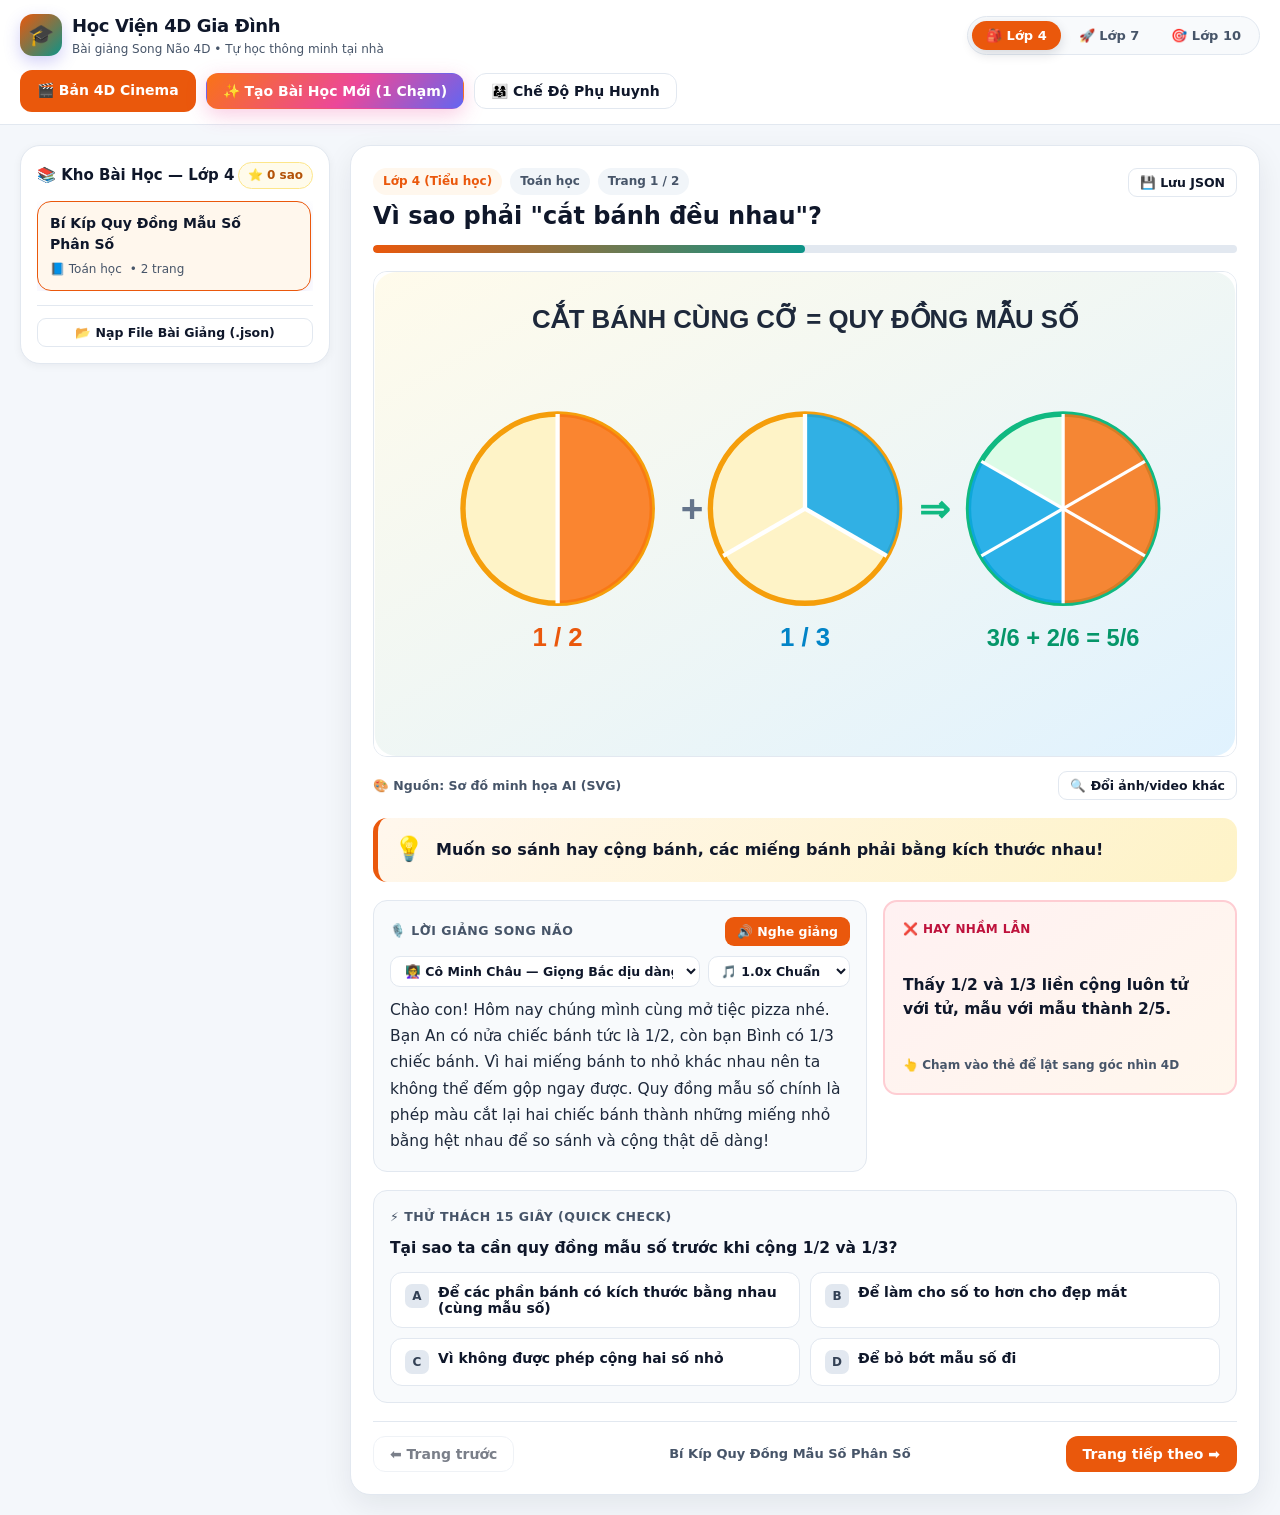
==== index.html @ cf6afda8 "Phat hanh ung dung Hoc Vien 4D Gia Dinh v1.0" ====
<!DOCTYPE html>
<html lang="vi">
<head>
  <meta charset="UTF-8" />
  <meta name="viewport" content="width=device-width, initial-scale=1.0" />
  <meta name="referrer" content="origin" />
  <title>Học Viện 4D Gia Đình — Xưởng Bài Giảng 4D Song Não 1 Chạm</title>
  <link rel="stylesheet" href="./css/styles.css" />
</head>
<body data-grade="4">
  <!-- ==================== THANH CÔNG CỤ CHÍNH ==================== -->
  <header class="topbar">
    <div class="brand">
      <div class="brand-logo" aria-hidden="true">🎓</div>
      <div>
        <h1 class="brand-title">Học Viện 4D Gia Đình</h1>
        <p class="brand-sub">Bài giảng Song Não 4D • Tự học thông minh tại nhà</p>
      </div>
    </div>

    <nav class="profile-switcher" aria-label="Chọn hồ sơ học sinh">
      <button type="button" class="profile-tab active" data-profile-grade="4">🎒 Lớp 4</button>
      <button type="button" class="profile-tab" data-profile-grade="7">🚀 Lớp 7</button>
      <button type="button" class="profile-tab" data-profile-grade="10">🎯 Lớp 10</button>
    </nav>

    <div class="topbar-actions">
      <a href="./cinema4d.html" class="btn btn-primary" title="Mở phiên bản Rạp Chiếu 4D Cinema Gia Đình (Có Bảng Vẽ, 432Hz, Gia Sư AI & Nhật Ký 4D)">
        🎬 Bản 4D Cinema
      </a>
      <button type="button" id="btnOpenFactoryMain" class="btn btn-hero">
        ✨ Tạo Bài Học Mới (1 Chạm)
      </button>
      <button type="button" id="btnOpenParentMode" class="btn btn-secondary">
        👨‍👩‍👧 Chế Độ Phụ Huynh
      </button>
    </div>
  </header>

  <!-- ==================== KHÔNG GIAN HỌC TẬP CHÍNH ==================== -->
  <main class="app-shell">
    <!-- Danh sách bài học theo hồ sơ con -->
    <aside class="sidebar">
      <div class="sidebar-header">
        <h2 class="sidebar-title" id="sidebarProfileTitle">📚 Kho Bài Học — Lớp 4</h2>
        <span class="star-badge" id="profileStarsBadge">⭐ 0 sao</span>
      </div>

      <div id="lessonList" class="lesson-list"></div>

      <div class="sidebar-footer">
        <button type="button" id="btnImportJson" class="btn btn-secondary btn-sm">
          📂 Nạp File Bài Giảng (.json)
        </button>
        <input type="file" id="importJsonInput" accept=".json,application/json" class="hidden" />
      </div>
    </aside>

    <!-- Trình phát bài giảng 4D -->
    <section class="stage-card" id="lessonStage" aria-live="polite">
      <div class="stage-top">
        <div>
          <div class="lesson-badges">
            <span class="pill" id="stageGradeBadge">Lớp 4</span>
            <span class="pill pill-neutral" id="stageSubjectBadge">Toán học</span>
            <span class="pill pill-neutral" id="stagePageBadge">Trang 1 / 2</span>
          </div>
          <h2 class="slide-heading" id="slideHeading">Đang tải bài giảng...</h2>
        </div>

        <div class="inline-row">
          <button type="button" id="btnDownloadCurrentJson" class="btn btn-secondary btn-sm" title="Lưu bài giảng hiện tại thành file JSON">
            💾 Lưu JSON
          </button>
        </div>
      </div>

      <div class="slide-progress-bar" aria-hidden="true">
        <div class="slide-progress-fill" id="slideProgressFill" style="width: 50%"></div>
      </div>

      <!-- Khung Media 16:9 (YouTube / Ảnh / SVG Zero-Empty-Slide) -->
      <div class="media-wrapper" id="slideMediaFrame"></div>

      <div class="media-bar">
        <span class="media-source-tag" id="slideMediaSource">🎨 Nguồn: Sơ đồ minh họa AI (SVG)</span>
        <div class="inline-row">
          <a id="btnOpenYoutubeExternal" class="btn btn-secondary btn-sm hidden" href="#" target="_blank" rel="noopener noreferrer">
            ▶ Mở trên YouTube
          </a>
          <button type="button" id="btnQuickNextVideo" class="btn btn-secondary btn-sm hidden">
            🔄 Đổi video khác
          </button>
          <button type="button" id="btnChangeSlideMedia" class="btn btn-secondary btn-sm">
            🔍 Đổi ảnh/video khác
          </button>
        </div>
      </div>

      <!-- Thông điệp trái tim -->
      <div class="heart-banner">
        <span class="heart-icon" aria-hidden="true">💡</span>
        <p class="heart-text" id="slideHeartMessage"></p>
      </div>

      <!-- Khu vực Song Não: Lời giảng giọng đọc + Thẻ lật 3D -->
      <div class="dual-brain-grid">
        <div class="panel-box">
          <div class="panel-label">
            <span>🎙️ Lời Giảng Song Não</span>
            <div class="tts-controls">
              <button type="button" id="btnSpeakScript" class="btn btn-primary btn-sm">🔊 Nghe giảng</button>
              <button type="button" id="btnStopSpeak" class="btn btn-secondary btn-sm hidden">⏹️ Dừng</button>
            </div>
          </div>

          <!-- Thanh chọn giọng giảng Việt Nam truyền cảm -->
          <div class="voice-toolbar">
            <select id="voicePersonaSelect" class="voice-select" aria-label="Chọn giọng giảng bài tiếng Việt"></select>
            <select id="voiceRateSelect" class="voice-rate-select" aria-label="Tốc độ đọc">
              <option value="0.88">🐢 0.88x Chậm</option>
              <option value="1" selected>🎵 1.0x Chuẩn</option>
              <option value="1.12">⚡ 1.12x Nhanh</option>
            </select>
          </div>
          <div id="voiceStatusNote" class="voice-status-note hidden"></div>

          <p class="script-text" id="slideScript"></p>
        </div>

        <div class="flip-scene" id="flipCardScene" tabindex="0" role="button" aria-label="Bấm để lật thẻ tư duy 3D">
          <div class="flip-card" id="flipCardInner">
            <div class="flip-face flip-front">
              <span class="flip-tag" id="flipFrontLabel">❌ Hay nhầm lẫn</span>
              <div class="flip-body" id="flipBeforeText"></div>
              <span class="flip-hint">👆 Chạm vào thẻ để lật sang góc nhìn 4D</span>
            </div>
            <div class="flip-face flip-back">
              <span class="flip-tag" id="flipBackLabel">✨ À ha! Hóa ra là thế!</span>
              <div class="flip-body" id="flipAfterText"></div>
              <span class="flip-hint">🔄 Chạm lần nữa để xem lại</span>
            </div>
          </div>
        </div>
      </div>

      <!-- Trắc nghiệm kiểm tra nhanh -->
      <div class="quiz-box">
        <div class="panel-label">
          <span>⚡ Thử Thách 15 Giây (Quick Check)</span>
        </div>
        <p class="quiz-question" id="quizQuestion"></p>
        <div class="quiz-options" id="quizOptions"></div>
        <div class="quiz-feedback hidden" id="quizFeedback"></div>
      </div>

      <!-- Thanh điều hướng trang -->
      <div class="stage-nav">
        <button type="button" id="btnPrevSlide" class="btn btn-secondary">⬅️ Trang trước</button>
        <span id="stageLessonTitleSmall" style="font-size: 13px; font-weight: 700; color: var(--text-muted);"></span>
        <button type="button" id="btnNextSlide" class="btn btn-primary">Trang tiếp theo ➡️</button>
      </div>
    </section>
  </main>

  <!-- ==================== MODAL 1: XƯỞNG TẠO BÀI GIẢNG 4D (1 CHẠM) ==================== -->
  <div id="factoryModal" class="modal-backdrop hidden" role="dialog" aria-modal="true" aria-labelledby="factoryModalTitle">
    <div class="modal-dialog">
      <div class="modal-header">
        <h2 class="modal-title" id="factoryModalTitle">✨ Xưởng Tạo Bài Giảng 4D Tự Động (1 Chạm)</h2>
        <button type="button" class="modal-close" data-close-modal="factoryModal" aria-label="Đóng">✕</button>
      </div>

      <div class="modal-body">
        <!-- Phần nhập liệu chính (ẩn đi khi đang chạy tiến trình hoặc xem kết quả Bước 4) -->
        <div id="factoryInputView" style="display: flex; flex-direction: column; gap: 18px;">
          <!-- Khu vực 1: Chọn đối tượng học -->
          <div>
            <h3 class="section-heading">1️⃣ Chọn đối tượng học</h3>
            <div class="grade-cards" id="factoryGradeCards">
              <button type="button" class="grade-card selected" data-factory-grade="4">
                <div class="grade-card-emoji">🎒</div>
                <div class="grade-card-name">Lớp 4 (Tiểu học)</div>
                <div class="grade-card-desc">Vui tươi • Đề xuất 6 trang</div>
              </button>
              <button type="button" class="grade-card" data-factory-grade="7">
                <div class="grade-card-emoji">🚀</div>
                <div class="grade-card-name">Lớp 7 (THCS)</div>
                <div class="grade-card-desc">Logic thực tế • Đề xuất 8 trang</div>
              </button>
              <button type="button" class="grade-card" data-factory-grade="10">
                <div class="grade-card-emoji">🎯</div>
                <div class="grade-card-name">Lớp 10 (THPT)</div>
                <div class="grade-card-desc">Feynman & Hệ thống • 10 trang</div>
              </button>
            </div>
          </div>

          <!-- Khu vực 2: Hộp Nạp Dữ Liệu Đa Năng (Smart Dropzone) -->
          <div>
            <h3 class="section-heading">2️⃣ Hộp Nạp Dữ Liệu Đa Năng (Ảnh sách / Bìa sách / PDF / Chủ đề)</h3>
            <div id="smartDropzone" class="smart-dropzone">
              <div class="dropzone-icon" aria-hidden="true">📸📄✨</div>
              <p class="dropzone-title">
                Dán trực tiếp ảnh (<span class="paste-kbd">Ctrl + V</span>) hoặc Kéo thả tệp vào đây
              </p>
              <p class="dropzone-sub">
                Hỗ trợ nhiều ảnh (.jpg, .png, .webp — tự động nén gọn 1280px), tệp .pdf (&lt; 10MB), .txt / .md
              </p>

              <div class="dropzone-buttons">
                <button type="button" id="btnPickFiles" class="btn btn-secondary btn-sm">
                  📁 Chọn Ảnh / PDF / TXT
                </button>
                <button type="button" id="btnCaptureCamera" class="btn btn-secondary btn-sm">
                  📷 Chụp Trực Tiếp Trang Sách
                </button>
              </div>

              <!-- Input chọn nhiều tệp -->
              <input
                type="file"
                id="factoryFileInput"
                class="hidden"
                multiple
                accept="image/jpeg,image/png,image/webp,.pdf,.txt,.md"
              />
              <!-- Input chụp trực tiếp từ camera sau (điện thoại / máy tính bảng) -->
              <input
                type="file"
                id="factoryCameraInput"
                class="hidden"
                accept="image/*"
                capture="environment"
              />

              <!-- Danh sách xem trước ảnh đã nén & tài liệu -->
              <div id="attachmentsGrid" class="attachments-grid hidden"></div>
            </div>

            <div style="margin-top: 12px;">
              <label for="factoryTopicInput" class="section-heading" style="margin-bottom: 6px;">
                ✍️ Tên chủ đề hoặc ghi chú riêng của phụ huynh (tùy chọn nếu đã có ảnh/tệp)
              </label>
              <textarea
                id="factoryTopicInput"
                class="input-textarea"
                placeholder='Ví dụ: "Quy đồng mẫu số phân số — Con hay nhầm phần nhân tử số, giải thích thật dễ hiểu bằng ví dụ chia bánh"'
              ></textarea>
            </div>

            <div class="factory-controls-row" style="margin-top: 12px;">
              <div class="slide-count-picker">
                <span style="font-size: 13.5px; font-weight: 800;">📑 Số trang bài giảng:</span>
                <div class="count-pills" id="slideCountPills">
                  <button type="button" class="count-pill" data-slide-count="4">4</button>
                  <button type="button" class="count-pill active" data-slide-count="6">6</button>
                  <button type="button" class="count-pill" data-slide-count="8">8</button>
                  <button type="button" class="count-pill" data-slide-count="10">10</button>
                  <button type="button" class="count-pill" data-slide-count="12">12</button>
                </div>
              </div>

              <label class="toggle-label">
                <span class="toggle-switch">
                  <input type="checkbox" id="factoryAutoMediaToggle" checked />
                  <span class="toggle-slider"></span>
                </span>
                <span>Tự động tìm ảnh &amp; video minh họa</span>
              </label>
            </div>
          </div>

          <!-- Cảnh báo lỗi đặt ngay sát nút Khởi Tạo để phụ huynh nhìn thấy lập tức -->
          <div id="factoryErrorBox" class="alert-box alert-error hidden"></div>

          <!-- Khu vực 3: Nút hành động chính -->
          <div style="display: flex; align-items: center; justify-content: space-between; gap: 12px; flex-wrap: wrap;">
            <span id="factoryApiStatusHint" style="font-size: 12.5px; color: var(--text-muted); font-weight: 600;"></span>
            <button type="button" id="btnStartGenerate" class="btn btn-hero btn-lg">
              🚀 Khởi Tạo Bài Giảng 4D
            </button>
          </div>
        </div>

        <!-- Thanh tiến trình 4 bước trực quan -->
        <div id="factoryProgressPanel" class="progress-panel hidden">
          <div class="progress-bar-outer">
            <div class="progress-bar-inner" id="factoryProgressBar"></div>
          </div>
          <div class="steps-list">
            <div class="step-chip" data-step="1">1. Đọc dữ liệu</div>
            <div class="step-chip" data-step="2">2. AI biên soạn 4D</div>
            <div class="step-chip" data-step="3">3. Tìm Ảnh &amp; Video</div>
            <div class="step-chip" data-step="4">4. Hoàn tất!</div>
          </div>
          <p class="progress-live-msg" id="factoryProgressMsg">Đang chuẩn bị...</p>
        </div>

        <!-- Màn hình Bước 4: Xem nhanh danh sách slide + Đổi ảnh/video + Bắt đầu học -->
        <div id="factoryReviewView" class="hidden" style="display: flex; flex-direction: column; gap: 14px;">
          <div class="review-header">
            <div>
              <strong id="reviewLessonTitle" style="font-size: 16px;"></strong>
              <div id="reviewLessonMeta" style="font-size: 12.5px; color: #065f46; font-weight: 600;"></div>
            </div>
            <button type="button" id="btnBackToFactoryForm" class="btn btn-secondary btn-sm">
              ➕ Tạo bài khác
            </button>
          </div>

          <div id="reviewSlidesGrid" class="review-grid"></div>

          <div class="review-actions">
            <button type="button" id="btnDownloadDraftJson" class="btn btn-secondary">
              💾 Tải File JSON Sao Lưu
            </button>
            <button type="button" id="btnLaunchNewLesson" class="btn btn-success btn-lg">
              🎓 Bắt Đầu Học Ngay
            </button>
          </div>
        </div>
      </div>
    </div>
  </div>

  <!-- ==================== MODAL 2: CHẾ ĐỘ PHỤ HUYNH (CÀI ĐẶT API) ==================== -->
  <div id="parentModal" class="modal-backdrop hidden" role="dialog" aria-modal="true" aria-labelledby="parentModalTitle">
    <div class="modal-dialog modal-narrow">
      <div class="modal-header">
        <h2 class="modal-title" id="parentModalTitle">👨‍👩‍👧 Chế Độ Phụ Huynh &amp; Cài Đặt API</h2>
        <button type="button" class="modal-close" data-close-modal="parentModal" aria-label="Đóng">✕</button>
      </div>

      <div class="modal-body">
        <div class="alert-box alert-info" style="display: flex; align-items: center; justify-content: space-between; gap: 10px; flex-wrap: wrap;">
          <span>Tạo nhanh bài giảng mới từ ảnh chụp sách giáo khoa hoặc bìa sách:</span>
          <button type="button" id="btnOpenFactoryFromParent" class="btn btn-hero btn-sm">
            ✨ Tạo Bài Học Mới (1 Chạm)
          </button>
        </div>

        <form id="parentSettingsForm" style="display: flex; flex-direction: column; gap: 14px;">
          <div class="form-group">
            <label for="inputGeminiKey">🔑 Gemini API Key (Bắt buộc để AI tạo bài giảng)</label>
            <div class="inline-row">
              <input
                type="password"
                id="inputGeminiKey"
                class="input-field"
                placeholder="AIzaSy..."
                autocomplete="off"
              />
              <button type="button" class="btn btn-secondary btn-sm" data-toggle-secret="inputGeminiKey">👁️</button>
            </div>
            <span class="form-help">
              Khóa chỉ lưu cục bộ ngay trên trình duyệt máy gia đình (localStorage), không gửi tới máy chủ trung gian.
            </span>
          </div>

          <div class="form-group">
            <label for="selectGeminiModel">🤖 Model Gemini sử dụng</label>
            <select id="selectGeminiModel" class="input-field">
              <option value="gemini-2.5-flash">gemini-2.5-flash (Mặc định — Nhanh, chuẩn đa phương thức)</option>
              <option value="gemini-3.8-flash">gemini-3.8-flash (Thế hệ mới — Thông minh &amp; ổn định cao)</option>
              <option value="gemini-3.5-flash-lite">gemini-3.5-flash-lite (Siêu nhanh, tiết kiệm hạn mức)</option>
              <option value="gemini-2.5-pro">gemini-2.5-pro (Chuyên sâu — tự chuyển Flash nếu bận)</option>
              <option value="gemini-2.5-flash-lite">gemini-2.5-flash-lite (Gọn nhẹ)</option>
            </select>
            <div class="inline-row" style="margin-top: 4px;">
              <button type="button" id="btnTestGeminiApi" class="btn btn-secondary btn-sm">
                🧪 Kiểm tra kết nối API Key
              </button>
              <span id="apiTestResult" style="font-size: 12.5px; font-weight: 700;"></span>
            </div>
          </div>

          <hr style="border: 0; border-top: 1px solid var(--border); margin: 2px 0;" />

          <div class="form-group">
            <label for="inputYoutubeKey">📺 YouTube Data API Key (Tùy chọn — không bắt buộc)</label>
            <div class="inline-row">
              <input
                type="password"
                id="inputYoutubeKey"
                class="input-field"
                placeholder="Để trống nếu không cần tự tìm video YouTube"
                autocomplete="off"
              />
              <button type="button" class="btn btn-secondary btn-sm" data-toggle-secret="inputYoutubeKey">👁️</button>
            </div>
            <span class="form-help">
              Nếu có key, hệ thống tự tìm 3 video giáo dục an toàn (safeSearch=strict, nhúng trực tiếp) cho từng trang.
            </span>
          </div>

          <div class="form-group">
            <label for="inputPixabayKey">🖼️ Pixabay API Key (Tùy chọn — không bắt buộc)</label>
            <div class="inline-row">
              <input
                type="password"
                id="inputPixabayKey"
                class="input-field"
                placeholder="Để trống sẽ tự động dùng Wikimedia Commons miễn phí 100%"
                autocomplete="off"
              />
              <button type="button" class="btn btn-secondary btn-sm" data-toggle-secret="inputPixabayKey">👁️</button>
            </div>
            <span class="form-help">
              Không cần nhập key vẫn tự động tìm ảnh Wikimedia Commons + vẽ sơ đồ SVG ngoại tuyến cho mọi slide!
            </span>
          </div>

          <div style="display: flex; justify-content: flex-end; gap: 10px; margin-top: 4px;">
            <button type="button" class="btn btn-secondary" data-close-modal="parentModal">Hủy</button>
            <button type="submit" class="btn btn-primary">💾 Lưu Cài Đặt</button>
          </div>
        </form>
      </div>
    </div>
  </div>

  <!-- ==================== MODAL 3: ĐỔI ẢNH / VIDEO MINH HỌA ==================== -->
  <div id="mediaPickerModal" class="modal-backdrop hidden" role="dialog" aria-modal="true" aria-labelledby="mediaPickerTitle">
    <div class="modal-dialog">
      <div class="modal-header">
        <h2 class="modal-title" id="mediaPickerTitle">🔍 Đổi Ảnh / Video Minh Họa</h2>
        <button type="button" class="modal-close" data-close-modal="mediaPickerModal" aria-label="Đóng">✕</button>
      </div>

      <div class="modal-body">
        <!-- Dán link trực tiếp trong 1 giây -->
        <div class="form-group">
          <label for="customMediaUrlInput">🔗 Dán nhanh link YouTube hoặc URL ảnh khác</label>
          <div class="inline-row">
            <input
              type="url"
              id="customMediaUrlInput"
              class="input-field"
              placeholder="https://www.youtube.com/watch?v=... hoặc https://.../hinh-anh.jpg"
            />
            <button type="button" id="btnApplyCustomMedia" class="btn btn-primary btn-sm">Áp dụng</button>
          </div>
        </div>

        <!-- Tìm thêm ảnh trực tiếp -->
        <div class="form-group">
          <label for="liveImageSearchInput">🌐 Tìm thêm ảnh minh họa (Pixabay / Wikimedia Commons)</label>
          <div class="inline-row">
            <input
              type="text"
              id="liveImageSearchInput"
              class="input-field"
              placeholder="Nhập từ khóa tiếng Anh (VD: solar system diagram)..."
            />
            <button type="button" id="btnLiveImageSearch" class="btn btn-secondary btn-sm">🔍 Tìm ảnh</button>
          </div>
        </div>

        <!-- Gợi ý Video YouTube -->
        <div id="pickerVideosSection" class="hidden">
          <h3 class="section-heading">📺 Video YouTube gợi ý</h3>
          <div id="pickerVideosGrid" class="media-picker-grid"></div>
        </div>

        <!-- Gợi ý Ảnh Minh Họa -->
        <div>
          <h3 class="section-heading">🖼️ Ảnh minh họa &amp; Sơ đồ SVG ngoại tuyến</h3>
          <div id="pickerImagesGrid" class="media-picker-grid"></div>
        </div>

        <!-- Visual Prompt cho Google Flow -->
        <div class="panel-box" style="padding: 12px;">
          <div class="panel-label" style="margin-bottom: 6px;">
            <span>🎬 Câu lệnh tạo ảnh/video 16:9 riêng (Google Flow Prompt)</span>
            <button type="button" id="btnCopyVisualPrompt" class="btn btn-secondary btn-sm">📋 Sao chép</button>
          </div>
          <p id="pickerVisualPromptText" style="margin: 0; font-size: 12.5px; color: var(--text-muted);"></p>
        </div>
      </div>
    </div>
  </div>

  <!-- Thông báo nhanh -->
  <div id="toast" class="toast hidden" role="status" aria-live="polite"></div>

  <!-- Scripts nạp theo thứ tự sạch sẽ (hỗ trợ chạy trực tiếp file:// và GitHub Pages) -->
  <script defer src="./js/media_finder.js"></script>
  <script defer src="./js/voice_studio.js"></script>
  <script defer src="./js/ai_lesson_factory.js"></script>
  <script defer src="./js/sample_lessons.js"></script>
  <script defer src="./js/app.js"></script>
</body>
</html>
---- css/styles.css ----
/* ==========================================================================
   Học Viện 4D Gia Đình — Thiết kế giao diện học tập Song Não 4D
   Thuần CSS3, siêu nhẹ, sắc nét trên Desktop, Tablet và Điện thoại.
   ========================================================================== */

:root {
  --bg: #f4f7fb;
  --surface: #ffffff;
  --surface-soft: #f8fafc;
  --border: #e2e8f0;
  --text: #0f172a;
  --text-muted: #475569;
  --primary: #4f46e5;
  --primary-hover: #4338ca;
  --primary-soft: #eef2ff;
  --accent: #0ea5e9;
  --success: #10b981;
  --success-soft: #ecfdf5;
  --warning: #f59e0b;
  --warning-soft: #fffbeb;
  --danger: #ef4444;
  --danger-soft: #fef2f2;
  --radius-lg: 20px;
  --radius-md: 14px;
  --radius-sm: 10px;
  --shadow-sm: 0 2px 8px rgba(15, 23, 42, 0.05);
  --shadow-md: 0 10px 30px rgba(15, 23, 42, 0.08);
  --shadow-lg: 0 24px 60px rgba(15, 23, 42, 0.18);
  --font-sans: 'Segoe UI', system-ui, -apple-system, BlinkMacSystemFont, Roboto, sans-serif;
}

body[data-grade="4"] {
  --primary: #ea580c;
  --primary-hover: #c2410c;
  --primary-soft: #fff7ed;
  --accent: #0d9488;
}

body[data-grade="7"] {
  --primary: #2563eb;
  --primary-hover: #1d4ed8;
  --primary-soft: #eff6ff;
  --accent: #0ea5e9;
}

body[data-grade="10"] {
  --primary: #6d28d9;
  --primary-hover: #5b21b6;
  --primary-soft: #f5f3ff;
  --accent: #4f46e5;
}

*, *::before, *::after {
  box-sizing: border-box;
}

html, body {
  margin: 0;
  padding: 0;
  font-family: var(--font-sans);
  background: var(--bg);
  color: var(--text);
  line-height: 1.55;
  min-height: 100vh;
  overflow-x: hidden;
}

button, input, textarea, select {
  font-family: inherit;
}

.hidden {
  display: none !important;
}

/* ==================== TOP NAVBAR ==================== */
.topbar {
  position: sticky;
  top: 0;
  z-index: 40;
  background: rgba(255, 255, 255, 0.94);
  backdrop-filter: blur(12px);
  border-bottom: 1px solid var(--border);
  padding: 12px 20px;
  display: flex;
  flex-wrap: wrap;
  align-items: center;
  justify-content: space-between;
  gap: 12px;
}

.brand {
  display: flex;
  align-items: center;
  gap: 10px;
}

.brand-logo {
  width: 42px;
  height: 42px;
  border-radius: 13px;
  background: linear-gradient(135deg, var(--primary), var(--accent));
  color: #fff;
  display: grid;
  place-items: center;
  font-size: 21px;
  box-shadow: 0 6px 16px rgba(79, 70, 229, 0.25);
}

.brand-title {
  margin: 0;
  font-size: 18px;
  font-weight: 800;
  letter-spacing: -0.02em;
}

.brand-sub {
  margin: 0;
  font-size: 12px;
  color: var(--text-muted);
}

.profile-switcher {
  display: flex;
  background: var(--surface-soft);
  border: 1px solid var(--border);
  padding: 4px;
  border-radius: 999px;
  gap: 4px;
}

.profile-tab {
  border: none;
  background: transparent;
  color: var(--text-muted);
  padding: 7px 14px;
  border-radius: 999px;
  font-size: 13px;
  font-weight: 700;
  cursor: pointer;
  transition: all 0.2s ease;
}

.profile-tab:hover {
  color: var(--text);
}

.profile-tab.active {
  background: var(--primary);
  color: #fff;
  box-shadow: 0 4px 12px rgba(15, 23, 42, 0.14);
}

.topbar-actions {
  display: flex;
  align-items: center;
  gap: 10px;
  flex-wrap: wrap;
}

/* ==================== BUTTONS ==================== */
.btn {
  display: inline-flex;
  align-items: center;
  justify-content: center;
  gap: 7px;
  border: 1px solid transparent;
  border-radius: 12px;
  padding: 9px 16px;
  font-size: 14px;
  font-weight: 700;
  cursor: pointer;
  transition: transform 0.15s ease, box-shadow 0.2s ease, background 0.2s ease;
  text-decoration: none;
}

.btn:active {
  transform: scale(0.98);
}

.btn:disabled {
  opacity: 0.55;
  cursor: not-allowed;
  transform: none;
}

.btn-hero {
  background: linear-gradient(135deg, #f97316, #ec4899 55%, #6366f1);
  color: #fff;
  box-shadow: 0 6px 20px rgba(236, 72, 153, 0.28);
}

.btn-hero:hover {
  filter: brightness(1.06);
  box-shadow: 0 8px 24px rgba(236, 72, 153, 0.36);
}

.btn-primary {
  background: var(--primary);
  color: #fff;
}

.btn-primary:hover {
  background: var(--primary-hover);
}

.btn-secondary {
  background: var(--surface);
  color: var(--text);
  border-color: var(--border);
}

.btn-secondary:hover {
  background: var(--surface-soft);
  border-color: #cbd5e1;
}

.btn-success {
  background: var(--success);
  color: #fff;
}

.btn-success:hover {
  background: #059669;
}

.btn-danger-ghost {
  background: transparent;
  color: var(--danger);
  border-color: #fecaca;
}

.btn-danger-ghost:hover {
  background: var(--danger-soft);
}

.btn-sm {
  padding: 6px 11px;
  font-size: 12.5px;
  border-radius: 9px;
}

.btn-lg {
  padding: 13px 22px;
  font-size: 15.5px;
  border-radius: 14px;
}

/* ==================== MAIN LAYOUT ==================== */
.app-shell {
  max-width: 1380px;
  margin: 0 auto;
  padding: 20px;
  display: grid;
  grid-template-columns: 310px minmax(0, 1fr);
  gap: 20px;
  align-items: start;
}

/* ==================== SIDEBAR ==================== */
.sidebar {
  background: var(--surface);
  border: 1px solid var(--border);
  border-radius: var(--radius-lg);
  padding: 16px;
  box-shadow: var(--shadow-sm);
  position: sticky;
  top: 84px;
}

.sidebar-header {
  display: flex;
  align-items: center;
  justify-content: space-between;
  margin-bottom: 12px;
}

.sidebar-title {
  margin: 0;
  font-size: 15px;
  font-weight: 800;
}

.star-badge {
  background: var(--warning-soft);
  color: #b45309;
  border: 1px solid #fde68a;
  font-size: 12px;
  font-weight: 800;
  padding: 3px 9px;
  border-radius: 999px;
}

.lesson-list {
  display: flex;
  flex-direction: column;
  gap: 8px;
  max-height: 60vh;
  overflow-y: auto;
  padding-right: 2px;
}

.lesson-item {
  border: 1.5px solid var(--border);
  background: var(--surface-soft);
  border-radius: var(--radius-md);
  padding: 11px 12px;
  cursor: pointer;
  transition: all 0.18s ease;
  position: relative;
}

.lesson-item:hover {
  border-color: var(--primary);
  background: var(--surface);
}

.lesson-item.active {
  border-color: var(--primary);
  background: var(--primary-soft);
  box-shadow: 0 4px 12px rgba(79, 70, 229, 0.1);
}

.lesson-item-title {
  font-size: 14px;
  font-weight: 700;
  margin: 0 0 4px;
  padding-right: 24px;
  color: var(--text);
}

.lesson-item-meta {
  font-size: 12px;
  color: var(--text-muted);
  display: flex;
  align-items: center;
  gap: 8px;
  flex-wrap: wrap;
}

.lesson-delete-btn {
  position: absolute;
  top: 8px;
  right: 8px;
  border: none;
  background: transparent;
  color: #94a3b8;
  cursor: pointer;
  font-size: 14px;
  width: 24px;
  height: 24px;
  border-radius: 6px;
}

.lesson-delete-btn:hover {
  background: var(--danger-soft);
  color: var(--danger);
}

.sidebar-footer {
  margin-top: 14px;
  padding-top: 12px;
  border-top: 1px solid var(--border);
  display: flex;
  flex-direction: column;
  gap: 8px;
}

/* ==================== LESSON STAGE ==================== */
.stage-card {
  background: var(--surface);
  border: 1px solid var(--border);
  border-radius: var(--radius-lg);
  padding: 22px;
  box-shadow: var(--shadow-md);
}

.stage-top {
  display: flex;
  flex-wrap: wrap;
  align-items: flex-start;
  justify-content: space-between;
  gap: 12px;
  margin-bottom: 14px;
}

.lesson-badges {
  display: flex;
  align-items: center;
  gap: 8px;
  flex-wrap: wrap;
  margin-bottom: 6px;
}

.pill {
  display: inline-flex;
  align-items: center;
  gap: 5px;
  padding: 4px 10px;
  border-radius: 999px;
  font-size: 12px;
  font-weight: 700;
  background: var(--primary-soft);
  color: var(--primary);
}

.pill-neutral {
  background: #f1f5f9;
  color: var(--text-muted);
}

.slide-heading {
  margin: 0;
  font-size: 24px;
  font-weight: 800;
  line-height: 1.28;
}

.slide-progress-bar {
  height: 8px;
  background: #e2e8f0;
  border-radius: 999px;
  overflow: hidden;
  margin-bottom: 18px;
}

.slide-progress-fill {
  height: 100%;
  background: linear-gradient(90deg, var(--primary), var(--accent));
  border-radius: 999px;
  transition: width 0.3s ease;
}

/* ==================== MEDIA FRAME (16:9) ==================== */
.media-wrapper {
  position: relative;
  width: 100%;
  aspect-ratio: 16 / 9;
  background: #0f172a;
  border-radius: var(--radius-md);
  overflow: hidden;
  border: 1px solid var(--border);
  margin-bottom: 14px;
}

.media-wrapper iframe,
.media-wrapper img {
  width: 100%;
  height: 100%;
  border: 0;
  display: block;
}

.media-wrapper img {
  object-fit: cover;
  background: #f8fafc;
}

.media-svg-host {
  width: 100%;
  height: 100%;
  background: #ffffff;
  display: flex;
  align-items: center;
  justify-content: center;
}

.media-svg-host svg {
  width: 100%;
  height: 100%;
  display: block;
}

.yt-poster-card {
  position: relative;
  width: 100%;
  height: 100%;
  background: #0f172a;
}

.yt-poster-img {
  width: 100%;
  height: 100%;
  object-fit: cover;
  opacity: 0.58;
}

.yt-poster-overlay {
  position: absolute;
  inset: 0;
  display: flex;
  flex-direction: column;
  align-items: center;
  justify-content: center;
  text-align: center;
  padding: 20px;
  gap: 10px;
  background: linear-gradient(180deg, rgba(15, 23, 42, 0.35), rgba(15, 23, 42, 0.85));
  color: #fff;
}

.yt-play-btn {
  width: 72px;
  height: 52px;
  border-radius: 16px;
  background: #ef4444;
  color: #fff;
  font-size: 26px;
  display: grid;
  place-items: center;
  text-decoration: none;
  box-shadow: 0 10px 26px rgba(239, 68, 68, 0.45);
  transition: transform 0.15s ease, background 0.15s ease;
}

.yt-play-btn:hover {
  transform: scale(1.07);
  background: #dc2626;
}

.yt-poster-title {
  font-size: 16px;
  font-weight: 800;
  max-width: 85%;
}

.yt-poster-hint {
  font-size: 12.5px;
  color: #e2e8f0;
  max-width: 520px;
}

.media-bar {
  display: flex;
  flex-wrap: wrap;
  align-items: center;
  justify-content: space-between;
  gap: 8px;
  margin-bottom: 18px;
  font-size: 12.5px;
  color: var(--text-muted);
}

.media-source-tag {
  display: inline-flex;
  align-items: center;
  gap: 6px;
  font-weight: 600;
}

/* ==================== HEART MESSAGE ==================== */
.heart-banner {
  background: linear-gradient(135deg, var(--primary-soft), #fef3c7);
  border-left: 5px solid var(--primary);
  border-radius: var(--radius-md);
  padding: 13px 16px;
  margin-bottom: 18px;
  display: flex;
  align-items: center;
  gap: 12px;
}

.heart-icon {
  font-size: 24px;
  flex-shrink: 0;
}

.heart-text {
  font-size: 16px;
  font-weight: 800;
  color: var(--text);
  margin: 0;
}

/* ==================== 2-COLUMN DUAL BRAIN BODY ==================== */
.dual-brain-grid {
  display: grid;
  grid-template-columns: 1fr 1fr;
  gap: 16px;
  margin-bottom: 18px;
}

.panel-box {
  background: var(--surface-soft);
  border: 1px solid var(--border);
  border-radius: var(--radius-md);
  padding: 16px;
}

.panel-label {
  font-size: 12.5px;
  font-weight: 800;
  text-transform: uppercase;
  letter-spacing: 0.04em;
  color: var(--text-muted);
  margin: 0 0 10px;
  display: flex;
  align-items: center;
  justify-content: space-between;
  gap: 8px;
}

.script-text {
  margin: 0;
  font-size: 15.5px;
  line-height: 1.7;
  color: #1e293b;
}

.tts-controls {
  display: flex;
  align-items: center;
  gap: 6px;
}

.voice-toolbar {
  display: flex;
  align-items: center;
  gap: 8px;
  margin-bottom: 10px;
  flex-wrap: wrap;
}

.voice-select {
  flex: 1;
  min-width: 190px;
  border: 1.5px solid var(--border);
  border-radius: 10px;
  padding: 6px 10px;
  font-size: 12.5px;
  font-weight: 700;
  color: var(--text);
  background: #fff;
  cursor: pointer;
}

.voice-rate-select {
  border: 1.5px solid var(--border);
  border-radius: 10px;
  padding: 6px 8px;
  font-size: 12.5px;
  font-weight: 700;
  color: var(--text);
  background: #fff;
  cursor: pointer;
}

.voice-select:focus,
.voice-rate-select:focus {
  outline: none;
  border-color: var(--primary);
}

.voice-status-note {
  font-size: 12px;
  font-weight: 700;
  color: var(--primary);
  background: var(--primary-soft);
  border-radius: 8px;
  padding: 5px 10px;
  margin-bottom: 10px;
}

/* ==================== 3D FLIP CARD ==================== */
.flip-scene {
  perspective: 1200px;
  min-height: 195px;
  cursor: pointer;
}

.flip-card {
  position: relative;
  width: 100%;
  min-height: 195px;
  transition: transform 0.6s cubic-bezier(0.22, 1, 0.36, 1);
  transform-style: preserve-3d;
}

.flip-card.is-flipped {
  transform: rotateY(180deg);
}

.flip-face {
  position: absolute;
  inset: 0;
  backface-visibility: hidden;
  border-radius: var(--radius-md);
  padding: 18px;
  display: flex;
  flex-direction: column;
  justify-content: space-between;
  border: 2px solid transparent;
}

.flip-front {
  background: linear-gradient(145deg, #fff1f2, #fff7ed);
  border-color: #fecdd3;
}

.flip-back {
  background: linear-gradient(145deg, #ecfdf5, #eff6ff);
  border-color: #a7f3d0;
  transform: rotateY(180deg);
}

.flip-tag {
  display: inline-flex;
  align-items: center;
  gap: 6px;
  font-size: 12px;
  font-weight: 800;
  text-transform: uppercase;
  letter-spacing: 0.03em;
}

.flip-front .flip-tag {
  color: #be123c;
}

.flip-back .flip-tag {
  color: #047857;
}

.flip-body {
  font-size: 15.5px;
  font-weight: 600;
  color: var(--text);
  margin: 10px 0;
}

.flip-hint {
  font-size: 12px;
  color: var(--text-muted);
  font-weight: 600;
}

/* ==================== QUICK CHECK QUIZ ==================== */
.quiz-box {
  background: var(--surface-soft);
  border: 1.5px solid var(--border);
  border-radius: var(--radius-md);
  padding: 16px;
  margin-bottom: 18px;
}

.quiz-question {
  font-size: 15.5px;
  font-weight: 700;
  margin: 0 0 12px;
}

.quiz-options {
  display: grid;
  grid-template-columns: 1fr 1fr;
  gap: 10px;
}

.quiz-opt {
  text-align: left;
  background: var(--surface);
  border: 1.5px solid var(--border);
  border-radius: 12px;
  padding: 11px 14px;
  font-size: 14px;
  font-weight: 600;
  color: var(--text);
  cursor: pointer;
  transition: all 0.16s ease;
  display: flex;
  align-items: flex-start;
  gap: 9px;
}

.quiz-opt:hover:not(:disabled) {
  border-color: var(--primary);
  background: var(--primary-soft);
}

.quiz-opt.correct {
  border-color: var(--success);
  background: var(--success-soft);
  color: #065f46;
}

.quiz-opt.wrong {
  border-color: var(--danger);
  background: var(--danger-soft);
  color: #991b1b;
}

.quiz-letter {
  width: 24px;
  height: 24px;
  border-radius: 7px;
  background: #e2e8f0;
  color: #334155;
  font-size: 12px;
  font-weight: 800;
  display: grid;
  place-items: center;
  flex-shrink: 0;
}

.quiz-feedback {
  margin-top: 12px;
  padding: 11px 14px;
  border-radius: 10px;
  font-size: 14px;
  font-weight: 600;
}

.quiz-feedback.ok {
  background: var(--success-soft);
  color: #065f46;
  border: 1px solid #a7f3d0;
}

.quiz-feedback.err {
  background: var(--danger-soft);
  color: #991b1b;
  border: 1px solid #fecaca;
}

/* ==================== STAGE NAVIGATION ==================== */
.stage-nav {
  display: flex;
  align-items: center;
  justify-content: space-between;
  gap: 12px;
  padding-top: 14px;
  border-top: 1px solid var(--border);
  flex-wrap: wrap;
}

/* ==================== MODALS ==================== */
.modal-backdrop {
  position: fixed;
  inset: 0;
  z-index: 100;
  background: rgba(15, 23, 42, 0.58);
  backdrop-filter: blur(6px);
  display: flex;
  align-items: center;
  justify-content: center;
  padding: 16px;
}

.modal-dialog {
  background: var(--surface);
  width: 100%;
  max-width: 820px;
  max-height: 92vh;
  border-radius: 24px;
  box-shadow: var(--shadow-lg);
  display: flex;
  flex-direction: column;
  overflow: hidden;
  animation: modalIn 0.2s ease-out;
}

.modal-dialog.modal-narrow {
  max-width: 620px;
}

@keyframes modalIn {
  from { opacity: 0; transform: translateY(12px) scale(0.98); }
  to { opacity: 1; transform: translateY(0) scale(1); }
}

.modal-header {
  padding: 18px 22px;
  border-bottom: 1px solid var(--border);
  display: flex;
  align-items: center;
  justify-content: space-between;
  gap: 12px;
}

.modal-title {
  margin: 0;
  font-size: 19px;
  font-weight: 800;
}

.modal-close {
  border: none;
  background: #f1f5f9;
  color: var(--text-muted);
  width: 34px;
  height: 34px;
  border-radius: 10px;
  font-size: 18px;
  cursor: pointer;
}

.modal-close:hover {
  background: #e2e8f0;
  color: var(--text);
}

.modal-body {
  padding: 20px 22px;
  overflow-y: auto;
  display: flex;
  flex-direction: column;
  gap: 18px;
}

/* ==================== FACTORY MODAL SECTIONS ==================== */
.section-heading {
  margin: 0 0 10px;
  font-size: 14px;
  font-weight: 800;
  color: var(--text);
  display: flex;
  align-items: center;
  gap: 7px;
}

.grade-cards {
  display: grid;
  grid-template-columns: repeat(3, 1fr);
  gap: 10px;
}

.grade-card {
  border: 2px solid var(--border);
  background: var(--surface-soft);
  border-radius: 16px;
  padding: 14px 12px;
  cursor: pointer;
  text-align: left;
  transition: all 0.18s ease;
}

.grade-card:hover {
  border-color: var(--primary);
  background: #fff;
}

.grade-card.selected {
  border-color: var(--primary);
  background: var(--primary-soft);
  box-shadow: 0 6px 18px rgba(79, 70, 229, 0.15);
}

.grade-card-emoji {
  font-size: 24px;
  margin-bottom: 4px;
}

.grade-card-name {
  font-size: 15px;
  font-weight: 800;
  color: var(--text);
}

.grade-card-desc {
  font-size: 12px;
  color: var(--text-muted);
  margin-top: 2px;
}

/* Smart Dropzone */
.smart-dropzone {
  border: 2px dashed #94a3b8;
  border-radius: 18px;
  background: #f8fafc;
  padding: 18px;
  text-align: center;
  transition: all 0.2s ease;
}

.smart-dropzone.drag-over {
  border-color: var(--primary);
  background: var(--primary-soft);
  transform: scale(1.01);
}

.dropzone-icon {
  font-size: 32px;
  margin-bottom: 6px;
}

.dropzone-title {
  margin: 0 0 4px;
  font-size: 15px;
  font-weight: 800;
}

.dropzone-sub {
  margin: 0 0 12px;
  font-size: 12.5px;
  color: var(--text-muted);
}

.dropzone-buttons {
  display: flex;
  flex-wrap: wrap;
  justify-content: center;
  gap: 8px;
}

.paste-kbd {
  display: inline-block;
  padding: 1px 6px;
  border-radius: 6px;
  border: 1px solid #cbd5e1;
  background: #fff;
  font-size: 11.5px;
  font-weight: 800;
  color: var(--text);
}

.attachments-grid {
  display: grid;
  grid-template-columns: repeat(auto-fill, minmax(150px, 1fr));
  gap: 10px;
  margin-top: 12px;
}

.att-card {
  position: relative;
  border: 1px solid var(--border);
  border-radius: 12px;
  background: #fff;
  overflow: hidden;
  text-align: left;
  box-shadow: var(--shadow-sm);
}

.att-thumb {
  width: 100%;
  height: 92px;
  object-fit: cover;
  display: block;
  background: #e2e8f0;
}

.att-doc-thumb {
  width: 100%;
  height: 92px;
  display: flex;
  flex-direction: column;
  align-items: center;
  justify-content: center;
  background: #eef2ff;
  color: #4338ca;
  font-size: 28px;
  font-weight: 800;
}

.att-info {
  padding: 7px 9px;
}

.att-name {
  font-size: 12px;
  font-weight: 700;
  white-space: nowrap;
  overflow: hidden;
  text-overflow: ellipsis;
}

.att-meta {
  font-size: 11px;
  color: #059669;
  font-weight: 600;
}

.att-remove {
  position: absolute;
  top: 5px;
  right: 5px;
  width: 24px;
  height: 24px;
  border: none;
  border-radius: 50%;
  background: rgba(15, 23, 42, 0.72);
  color: #fff;
  cursor: pointer;
  font-size: 13px;
}

.att-remove:hover {
  background: var(--danger);
}

.input-textarea {
  width: 100%;
  border: 1.5px solid var(--border);
  border-radius: 14px;
  padding: 12px 14px;
  font-size: 14px;
  resize: vertical;
  min-height: 78px;
  transition: border-color 0.2s;
}

.input-textarea:focus,
.input-field:focus {
  outline: none;
  border-color: var(--primary);
  box-shadow: 0 0 0 3px var(--primary-soft);
}

.input-field {
  width: 100%;
  border: 1.5px solid var(--border);
  border-radius: 11px;
  padding: 10px 12px;
  font-size: 14px;
  background: #fff;
}

.factory-controls-row {
  display: flex;
  flex-wrap: wrap;
  align-items: center;
  justify-content: space-between;
  gap: 14px;
  background: var(--surface-soft);
  border: 1px solid var(--border);
  border-radius: 14px;
  padding: 12px 14px;
}

.slide-count-picker {
  display: flex;
  align-items: center;
  gap: 10px;
  flex-wrap: wrap;
}

.count-pills {
  display: flex;
  gap: 6px;
}

.count-pill {
  border: 1.5px solid var(--border);
  background: #fff;
  color: var(--text);
  padding: 5px 11px;
  border-radius: 9px;
  font-size: 13px;
  font-weight: 700;
  cursor: pointer;
}

.count-pill.active {
  background: var(--primary);
  border-color: var(--primary);
  color: #fff;
}

/* Toggle Switch */
.toggle-label {
  display: inline-flex;
  align-items: center;
  gap: 10px;
  font-size: 13.5px;
  font-weight: 700;
  cursor: pointer;
}

.toggle-switch {
  position: relative;
  width: 46px;
  height: 26px;
}

.toggle-switch input {
  opacity: 0;
  width: 0;
  height: 0;
}

.toggle-slider {
  position: absolute;
  inset: 0;
  background: #cbd5e1;
  border-radius: 999px;
  transition: 0.2s;
}

.toggle-slider::before {
  content: '';
  position: absolute;
  width: 20px;
  height: 20px;
  left: 3px;
  top: 3px;
  background: #fff;
  border-radius: 50%;
  transition: 0.2s;
  box-shadow: 0 2px 5px rgba(0, 0, 0, 0.2);
}

.toggle-switch input:checked + .toggle-slider {
  background: var(--success);
}

.toggle-switch input:checked + .toggle-slider::before {
  transform: translateX(20px);
}

/* ==================== 4-STEP PROGRESS ==================== */
.progress-panel {
  border: 1.5px solid var(--border);
  border-radius: 18px;
  padding: 18px;
  background: var(--surface-soft);
}

.progress-bar-outer {
  height: 11px;
  background: #e2e8f0;
  border-radius: 999px;
  overflow: hidden;
  margin-bottom: 14px;
}

.progress-bar-inner {
  height: 100%;
  width: 0%;
  background: linear-gradient(90deg, #f97316, #ec4899, #4f46e5);
  border-radius: 999px;
  transition: width 0.35s ease;
}

.steps-list {
  display: grid;
  grid-template-columns: repeat(4, 1fr);
  gap: 8px;
  margin-bottom: 12px;
}

.step-chip {
  padding: 8px 10px;
  border-radius: 10px;
  font-size: 12px;
  font-weight: 700;
  background: #fff;
  border: 1.5px solid var(--border);
  color: var(--text-muted);
}

.step-chip.active {
  border-color: var(--primary);
  background: var(--primary-soft);
  color: var(--primary);
}

.step-chip.done {
  border-color: var(--success);
  background: var(--success-soft);
  color: #065f46;
}

.progress-live-msg {
  font-size: 14px;
  font-weight: 700;
  color: var(--text);
  margin: 0;
}

/* ==================== STEP 4 PREVIEW LIST ==================== */
.review-header {
  display: flex;
  flex-wrap: wrap;
  align-items: center;
  justify-content: space-between;
  gap: 10px;
  background: var(--success-soft);
  border: 1px solid #a7f3d0;
  border-radius: 14px;
  padding: 14px 16px;
}

.review-grid {
  display: grid;
  grid-template-columns: repeat(auto-fill, minmax(230px, 1fr));
  gap: 12px;
}

.review-slide-card {
  border: 1.5px solid var(--border);
  border-radius: 14px;
  overflow: hidden;
  background: #fff;
  display: flex;
  flex-direction: column;
}

.review-media-thumb {
  width: 100%;
  aspect-ratio: 16 / 9;
  background: #f1f5f9;
  overflow: hidden;
  position: relative;
}

.review-media-thumb img,
.review-media-thumb svg {
  width: 100%;
  height: 100%;
  object-fit: cover;
  display: block;
}

.review-yt-badge {
  position: absolute;
  bottom: 6px;
  right: 6px;
  background: rgba(220, 38, 38, 0.92);
  color: #fff;
  font-size: 11px;
  font-weight: 800;
  padding: 2px 7px;
  border-radius: 6px;
}

.review-slide-body {
  padding: 10px 12px;
  display: flex;
  flex-direction: column;
  gap: 6px;
  flex: 1;
}

.review-slide-title {
  margin: 0;
  font-size: 13.5px;
  font-weight: 800;
}

.review-slide-heart {
  margin: 0;
  font-size: 12px;
  color: var(--text-muted);
  flex: 1;
}

.review-actions {
  display: flex;
  flex-wrap: wrap;
  gap: 10px;
  justify-content: flex-end;
  padding-top: 6px;
}

/* ==================== MEDIA PICKER MODAL ==================== */
.media-picker-grid {
  display: grid;
  grid-template-columns: repeat(auto-fill, minmax(175px, 1fr));
  gap: 10px;
}

.media-choice {
  border: 2px solid var(--border);
  border-radius: 12px;
  overflow: hidden;
  background: #fff;
  cursor: pointer;
  transition: all 0.16s ease;
  text-align: left;
  padding: 0;
}

.media-choice:hover {
  border-color: var(--primary);
  transform: translateY(-2px);
}

.media-choice img,
.media-choice .choice-svg {
  width: 100%;
  aspect-ratio: 16 / 9;
  object-fit: cover;
  display: block;
}

.media-choice .choice-svg svg {
  width: 100%;
  height: 100%;
  display: block;
}

.media-choice-caption {
  padding: 7px 9px;
  font-size: 12px;
  font-weight: 700;
  color: var(--text);
  display: -webkit-box;
  -webkit-line-clamp: 2;
  -webkit-box-orient: vertical;
  overflow: hidden;
}

.alert-box {
  padding: 12px 14px;
  border-radius: 12px;
  font-size: 13.5px;
  font-weight: 600;
}

.alert-error {
  background: var(--danger-soft);
  color: #991b1b;
  border: 1px solid #fecaca;
}

.alert-info {
  background: #eff6ff;
  color: #1e40af;
  border: 1px solid #bfdbfe;
}

.form-group {
  display: flex;
  flex-direction: column;
  gap: 6px;
}

.form-group label {
  font-size: 13.5px;
  font-weight: 800;
}

.form-help {
  font-size: 12px;
  color: var(--text-muted);
}

.inline-row {
  display: flex;
  gap: 8px;
  align-items: center;
}

.toast {
  position: fixed;
  bottom: 22px;
  right: 22px;
  z-index: 200;
  background: #0f172a;
  color: #fff;
  padding: 12px 18px;
  border-radius: 13px;
  font-size: 14px;
  font-weight: 700;
  box-shadow: var(--shadow-lg);
  max-width: 380px;
}

/* ==================== RESPONSIVE ==================== */
@media (max-width: 980px) {
  .app-shell {
    grid-template-columns: 1fr;
  }
  .sidebar {
    position: static;
  }
  .lesson-list {
    max-height: 220px;
  }
  .dual-brain-grid,
  .quiz-options {
    grid-template-columns: 1fr;
  }
}

@media (max-width: 640px) {
  .grade-cards,
  .steps-list {
    grid-template-columns: 1fr;
  }
  .topbar {
    padding: 10px 14px;
  }
  .stage-card {
    padding: 15px;
  }
  .slide-heading {
    font-size: 20px;
  }
}
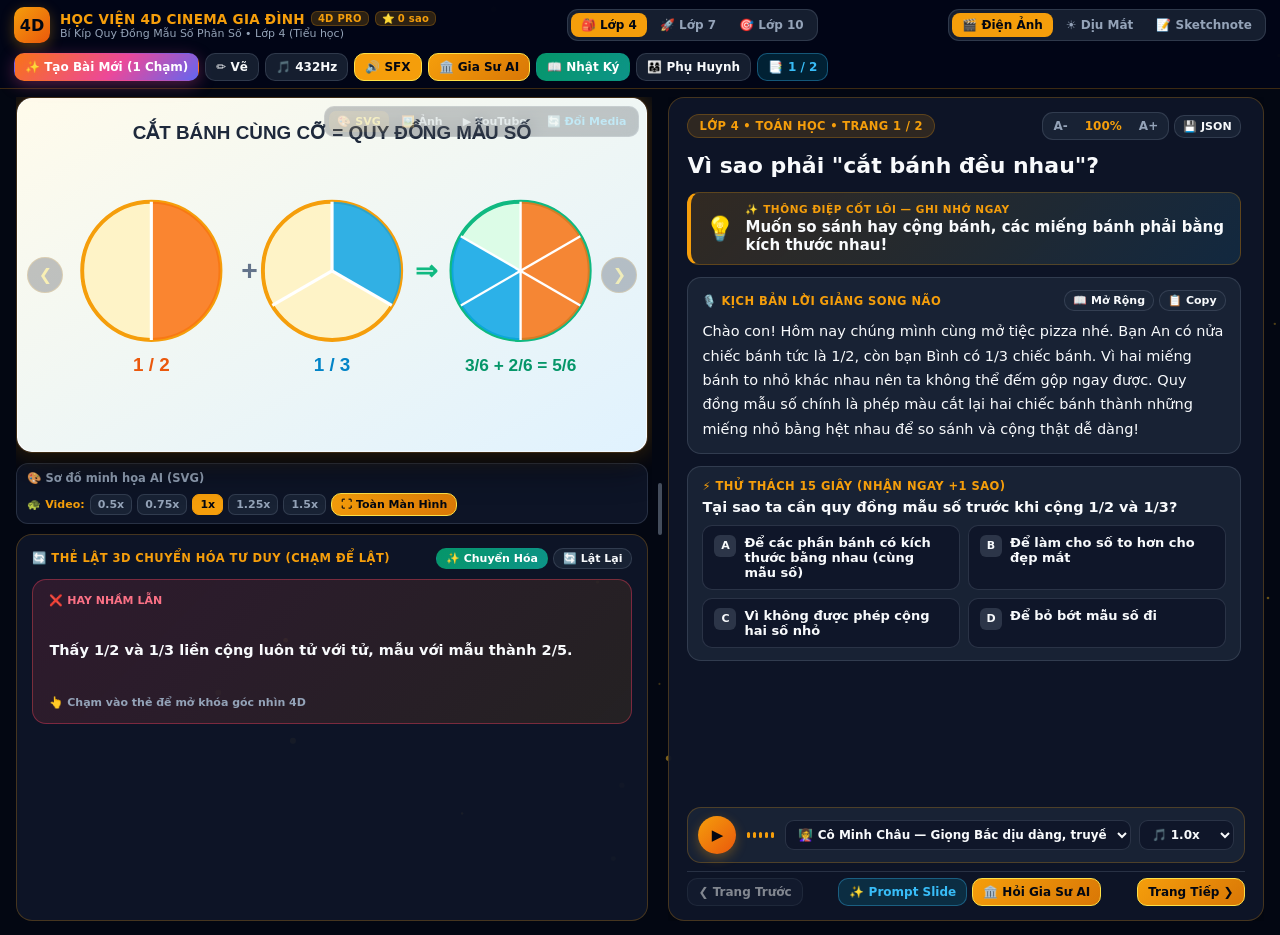
==== commit f59467fe: "Cap nhat ban moi nhat Hoc Vien 4D Cinema (trang chu mac dinh) & trinh phat YouTube truc tiep v2.0" ====
--- a/index.html
+++ b/index.html
@@ -4,491 +4,530 @@
   <meta charset="UTF-8" />
   <meta name="viewport" content="width=device-width, initial-scale=1.0" />
   <meta name="referrer" content="origin" />
-  <title>Học Viện 4D Gia Đình — Xưởng Bài Giảng 4D Song Não 1 Chạm</title>
-  <link rel="stylesheet" href="./css/styles.css" />
+  <title>Học Viện 4D Cinema Gia Đình • Phòng Chiếu Bài Giảng 4D Song Não</title>
+  <link rel="stylesheet" href="./css/cinema4d.css" />
 </head>
-<body data-grade="4">
-  <!-- ==================== THANH CÔNG CỤ CHÍNH ==================== -->
-  <header class="topbar">
-    <div class="brand">
-      <div class="brand-logo" aria-hidden="true">🎓</div>
+<body class="theme-cinema">
+  <!-- Nền Hạt Ánh Sáng 4D & Pháo Hoa Chúc Mừng -->
+  <canvas id="particleCanvas"></canvas>
+
+  <!-- Bảng Vẽ Dạ Quang Phủ Toàn Màn Hình -->
+  <canvas id="drawCanvas"></canvas>
+  <div id="drawToolbar" class="draw-toolbar hidden">
+    <button type="button" class="draw-tool-btn active" data-dtool="pen">✏️ Bút</button>
+    <button type="button" class="draw-tool-btn" data-dtool="arrow">➡️ Mũi Tên</button>
+    <button type="button" class="draw-tool-btn" data-dtool="circle">⭕ Khoanh Tròn</button>
+    <button type="button" class="draw-tool-btn" data-dtool="rect">▭ Đóng Khung</button>
+    <button type="button" class="draw-tool-btn" data-dtool="eraser">🧹 Tẩy</button>
+    <button type="button" id="btnDrawNeon" class="draw-tool-btn active" title="Bật/tắt nét dạ quang">🌟 Dạ Quang</button>
+    <button type="button" id="btnDrawStars" class="draw-tool-btn" title="Bật/tắt dải sao lấp lánh">✨ Sao</button>
+    <button type="button" class="draw-color-dot active" data-dcolor="#f59e0b" style="background:#f59e0b" title="Vàng Kim"></button>
+    <button type="button" class="draw-color-dot" data-dcolor="#ef4444" style="background:#ef4444" title="Đỏ"></button>
+    <button type="button" class="draw-color-dot" data-dcolor="#10b981" style="background:#10b981" title="Xanh Ngọc"></button>
+    <button type="button" class="draw-color-dot" data-dcolor="#38bdf8" style="background:#38bdf8" title="Xanh Dương"></button>
+    <button type="button" class="draw-color-dot" data-dcolor="#ffffff" style="background:#ffffff" title="Trắng"></button>
+    <button type="button" id="btnDrawUndo" class="draw-tool-btn" title="Hoàn tác nét vẽ (Ctrl+Z)">↩️</button>
+    <button type="button" id="btnDrawClear" class="draw-tool-btn" title="Xóa hết nét vẽ">🗑️</button>
+    <button type="button" id="btnDrawClose" class="draw-tool-btn" style="background:#e11d48;color:#fff;border-color:#fb7185">✕</button>
+  </div>
+
+  <!-- ==================== THANH ĐIỀU KHIỂN RẠP CHIẾU 4D ==================== -->
+  <header class="cinema-header">
+    <div class="brand-wrap">
+      <a href="./classic.html" class="brand-badge" title="Chuyển về bản Học Viện 4D Cổ Điển">4D</a>
       <div>
-        <h1 class="brand-title">Học Viện 4D Gia Đình</h1>
-        <p class="brand-sub">Bài giảng Song Não 4D • Tự học thông minh tại nhà</p>
-      </div>
-    </div>
-
-    <nav class="profile-switcher" aria-label="Chọn hồ sơ học sinh">
-      <button type="button" class="profile-tab active" data-profile-grade="4">🎒 Lớp 4</button>
-      <button type="button" class="profile-tab" data-profile-grade="7">🚀 Lớp 7</button>
-      <button type="button" class="profile-tab" data-profile-grade="10">🎯 Lớp 10</button>
-    </nav>
-
-    <div class="topbar-actions">
-      <a href="./cinema4d.html" class="btn btn-primary" title="Mở phiên bản Rạp Chiếu 4D Cinema Gia Đình (Có Bảng Vẽ, 432Hz, Gia Sư AI & Nhật Ký 4D)">
-        🎬 Bản 4D Cinema
-      </a>
-      <button type="button" id="btnOpenFactoryMain" class="btn btn-hero">
-        ✨ Tạo Bài Học Mới (1 Chạm)
+        <div class="brand-name">
+          <span>HỌC VIỆN 4D CINEMA GIA ĐÌNH</span>
+          <span class="v-tag">4D PRO</span>
+          <span class="v-tag" id="headerStarsBadge">⭐ 0 sao</span>
+        </div>
+        <div class="brand-meta" id="headerLessonSub">Phòng chiếu tự học Song Não • Lớp 4 / 7 / 10</div>
+      </div>
+    </div>
+
+    <!-- Chuyển hồ sơ học sinh -->
+    <div class="pill-group" role="tablist" aria-label="Chọn hồ sơ con">
+      <button type="button" class="seg-btn active" data-profile-grade="4">🎒 Lớp 4</button>
+      <button type="button" class="seg-btn" data-profile-grade="7">🚀 Lớp 7</button>
+      <button type="button" class="seg-btn" data-profile-grade="10">🎯 Lớp 10</button>
+    </div>
+
+    <!-- Chuyển phong cách giao diện (Điện ảnh / Sáng dịu mắt / Sketchnote) -->
+    <div class="pill-group" aria-label="Phong cách hiển thị">
+      <button type="button" class="seg-btn active" data-art-theme="cinema">🎬 Điện Ảnh</button>
+      <button type="button" class="seg-btn" data-art-theme="light">☀️ Dịu Mắt</button>
+      <button type="button" class="seg-btn" data-art-theme="sketch">📝 Sketchnote</button>
+    </div>
+
+    <!-- Công cụ tương tác 4D -->
+    <div class="cmd-actions">
+      <button type="button" id="btnOpenFactory" class="cbtn cbtn-hero">✨ Tạo Bài Mới (1 Chạm)</button>
+      <button type="button" id="btnToggleDraw" class="cbtn" title="Vẽ & khoanh tròn trực tiếp lên bài giảng">✏️ Vẽ</button>
+      <button type="button" id="btnToggle432" class="cbtn" title="Nhạc sóng hài 432Hz giúp tĩnh tâm tập trung">🎵 432Hz</button>
+      <button type="button" id="btnToggleSfx" class="cbtn active" title="Bật/tắt âm thanh lật thẻ & chúc mừng">🔊 SFX</button>
+      <button type="button" id="btnToggleTutor" class="cbtn cbtn-gold" title="Mở Gia Sư AI 4 Nhân Vật">🏛️ Gia Sư AI</button>
+      <button type="button" id="btnOpenJournal" class="cbtn cbtn-emerald" title="Nhật ký học tập & rèn luyện 4D">📖 Nhật Ký</button>
+      <button type="button" id="btnOpenParent" class="cbtn" title="Cài đặt API Phụ huynh">👨‍👩‍👧 Phụ Huynh</button>
+      <button type="button" id="btnOpenDrawer" class="cbtn cbtn-cyan" title="Kho bài học & Danh mục trang">
+        📑 <span id="slideCounterLabel">1 / 2</span>
       </button>
-      <button type="button" id="btnOpenParentMode" class="btn btn-secondary">
-        👨‍👩‍👧 Chế Độ Phụ Huynh
-      </button>
     </div>
   </header>
 
-  <!-- ==================== KHÔNG GIAN HỌC TẬP CHÍNH ==================== -->
-  <main class="app-shell">
-    <!-- Danh sách bài học theo hồ sơ con -->
-    <aside class="sidebar">
-      <div class="sidebar-header">
-        <h2 class="sidebar-title" id="sidebarProfileTitle">📚 Kho Bài Học — Lớp 4</h2>
-        <span class="star-badge" id="profileStarsBadge">⭐ 0 sao</span>
-      </div>
-
-      <div id="lessonList" class="lesson-list"></div>
-
-      <div class="sidebar-footer">
-        <button type="button" id="btnImportJson" class="btn btn-secondary btn-sm">
-          📂 Nạp File Bài Giảng (.json)
-        </button>
+  <!-- ==================== SÂN KHẤU 4D CINEMA (99VW SPLIT-STAGE) ==================== -->
+  <main class="cinema-viewport">
+    <div class="stage-container" id="stageContainer">
+
+      <!-- CỘT TRÁI: KHUNG CHIẾU 16:9 + DOCK ĐIỀU KHIỂN + THẺ LẬT 3D CHUYỂN HÓA -->
+      <section class="left-col" id="leftCol">
+        <div class="media-frame" id="cinemaMediaFrame">
+          <div id="slideMediaHost" class="media-host"></div>
+
+          <!-- Bộ chuyển nguồn Media nhanh ở góc trên phải -->
+          <div class="media-top-overlay">
+            <button type="button" id="srcSvgBtn" class="src-pill active" title="Sơ đồ AI (Ngoại tuyến)">🎨 SVG</button>
+            <button type="button" id="srcImgBtn" class="src-pill" title="Ảnh minh họa">🖼️ Ảnh</button>
+            <button type="button" id="srcYtBtn" class="src-pill" title="Video YouTube">▶️ YouTube</button>
+            <button type="button" id="btnSwapMediaTop" class="src-pill" style="color:#38bdf8;" title="Chọn hoặc dán ảnh/video khác">🔄 Đổi Media</button>
+          </div>
+
+          <!-- Mũi tên chuyển trang nổi hai bên -->
+          <button type="button" id="btnOverlayPrev" class="nav-overlay-btn nav-overlay-prev" title="Trang trước (←)">❮</button>
+          <button type="button" id="btnOverlayNext" class="nav-overlay-btn nav-overlay-next" title="Trang tiếp (→)">❯</button>
+        </div>
+
+        <!-- Cinema Control Dock: Nguồn + Slow-Mo + Đổi Video + Toàn Màn Hình -->
+        <div class="cinema-dock">
+          <div class="dock-group">
+            <span id="mediaSourceLabel" style="font-size:11.5px;font-weight:700;color:var(--text-muted);">🎨 Sơ đồ AI (SVG)</span>
+          </div>
+          <div class="dock-group">
+            <span style="font-size:11px;font-weight:800;color:var(--gold);">🐢 Video:</span>
+            <button type="button" class="speed-pill" data-vspeed="0.5">0.5x</button>
+            <button type="button" class="speed-pill" data-vspeed="0.75">0.75x</button>
+            <button type="button" class="speed-pill active" data-vspeed="1">1x</button>
+            <button type="button" class="speed-pill" data-vspeed="1.25">1.25x</button>
+            <button type="button" class="speed-pill" data-vspeed="1.5">1.5x</button>
+            <button type="button" id="btnNextYtCandidate" class="cbtn hidden" style="padding:3px 8px;font-size:11px;">🔄 Video khác</button>
+            <a id="btnExternalYt" class="cbtn hidden" style="padding:3px 8px;font-size:11px;" href="#" target="_blank" rel="noopener noreferrer">▶ YouTube</a>
+            <button type="button" id="btnFullscreenMedia" class="cbtn cbtn-gold" style="padding:4px 9px;font-size:11px;" title="Xem toàn màn hình (Phím F)">⛶ Toàn Màn Hình</button>
+          </div>
+        </div>
+
+        <!-- KHU VỰC DƯỚI KHUNG CHIẾU: THẺ LẬT 3D CHUYỂN HÓA (XÓA SẠCH KHOẢNG TRỐNG THỪA) -->
+        <div class="left-lower-area" id="leftLowerArea">
+          <div class="section-bar">
+            <span class="section-bar-title">🔄 THẺ LẬT 3D CHUYỂN HÓA TƯ DUY (CHẠM ĐỂ LẬT)</span>
+            <div class="dock-group">
+              <button type="button" id="btnFlipToAfter" class="cbtn cbtn-emerald" style="padding:3px 9px;font-size:11px;">✨ Chuyển Hóa</button>
+              <button type="button" id="btnFlipReset" class="cbtn" style="padding:3px 9px;font-size:11px;">🔄 Lật Lại</button>
+            </div>
+          </div>
+
+          <div class="flip-scene" id="flipCardScene" tabindex="0" role="button" aria-label="Lật thẻ tư duy 3D">
+            <div class="flip-card" id="flipCardInner">
+              <div class="flip-face flip-front">
+                <span class="flip-tag" id="flipFrontLabel">❌ Hay nhầm lẫn</span>
+                <div class="flip-body" id="flipBeforeText"></div>
+                <span class="flip-hint">👆 Chạm vào thẻ để mở khóa góc nhìn 4D</span>
+              </div>
+              <div class="flip-face flip-back">
+                <span class="flip-tag" id="flipBackLabel">✨ À ha! Hóa ra là thế!</span>
+                <div class="flip-body" id="flipAfterText"></div>
+                <span class="flip-hint">🎉 Tuyệt vời! Chạm lần nữa để ôn lại</span>
+              </div>
+            </div>
+          </div>
+        </div>
+      </section>
+
+      <!-- THANH KÉO CHIA TỶ LỆ 2 CỘT -->
+      <div class="stage-splitter" id="stageSplitter" title="Kéo trái/phải để điều chỉnh độ rộng khung chiếu">
+        <div class="splitter-handle"></div>
+      </div>
+
+      <!-- CỘT PHẢI: NỘI DUNG SONG NÃO + TRẮC NGHIỆM + KỊCH BẢN + THANH GIỌNG ĐỌC CINEMA -->
+      <section class="right-col" id="rightCol">
+        <div class="right-panel">
+          <div class="right-scroll">
+            <!-- Thanh thông tin trang & Chỉnh cỡ chữ A- / A+ -->
+            <div class="slide-meta-row">
+              <span class="slide-tag" id="slideTagBadge">🎒 LỚP 4 • TOÁN HỌC • TRANG 1 / 2</span>
+              <div class="dock-group">
+                <div class="pill-group" title="Phóng to / Thu nhỏ cỡ chữ">
+                  <button type="button" id="btnFontDown" class="seg-btn" style="padding:3px 7px;">A-</button>
+                  <button type="button" id="btnFontReset" class="seg-btn" style="padding:3px 7px;color:var(--gold);">100%</button>
+                  <button type="button" id="btnFontUp" class="seg-btn" style="padding:3px 7px;">A+</button>
+                </div>
+                <button type="button" id="btnDownloadJson" class="cbtn" style="padding:4px 8px;font-size:11px;" title="Tải bài giảng thành file JSON sao lưu">💾 JSON</button>
+              </div>
+            </div>
+
+            <!-- Tiêu đề Slide -->
+            <h1 class="slide-title" id="slideTitle">Đang tải bài giảng 4D...</h1>
+
+            <!-- Thông Điệp Chạm Trái Tim -->
+            <div class="heart-banner">
+              <span style="font-size:24px;">💡</span>
+              <div>
+                <div class="heart-label">✨ Thông Điệp Cốt Lõi — Ghi Nhớ Ngay</div>
+                <p class="heart-text" id="slideHeartMessage"></p>
+              </div>
+            </div>
+
+            <!-- Kịch bản Lời Giảng Song Não -->
+            <div class="script-box">
+              <div class="section-bar">
+                <span class="section-bar-title">🎙️ KỊCH BẢN LỜI GIẢNG SONG NÃO</span>
+                <div class="dock-group">
+                  <button type="button" id="btnToggleScriptExpand" class="cbtn" style="padding:3px 8px;font-size:11px;">📖 Mở Rộng</button>
+                  <button type="button" id="btnCopyScript" class="cbtn" style="padding:3px 8px;font-size:11px;">📋 Copy</button>
+                </div>
+              </div>
+              <p class="script-text" id="slideScript"></p>
+            </div>
+
+            <!-- Thử Thách 15 Giây (Quick Check Quiz + Pháo Hoa + SFX) -->
+            <div class="quiz-box">
+              <div class="section-bar">
+                <span class="section-bar-title">⚡ THỬ THÁCH 15 GIÂY (NHẬN NGAY +1 SAO)</span>
+              </div>
+              <p class="quiz-q" id="quizQuestion"></p>
+              <div class="quiz-grid" id="quizOptions"></div>
+              <div class="quiz-feedback hidden" id="quizFeedback"></div>
+            </div>
+          </div>
+
+          <!-- THANH GIỌNG GIẢNG CINEMA + SÓNG ÂM THANH + ĐIỀU HƯỚNG -->
+          <div style="display:flex;flex-direction:column;gap:8px;">
+            <div class="audio-bar">
+              <button type="button" id="btnPlayPauseVoice" class="play-circle" title="Nghe giảng / Dừng (Phím Space)">▶</button>
+              <div class="soundwave" id="soundwaveViz" aria-hidden="true">
+                <span></span><span></span><span></span><span></span><span></span>
+              </div>
+              <select id="voicePersonaSelect" class="voice-select" aria-label="Chọn giọng giảng Việt Nam truyền cảm"></select>
+              <select id="voiceRateSelect" class="voice-select" style="flex:0 0 auto;min-width:92px;" aria-label="Tốc độ giọng đọc">
+                <option value="0.88">🐢 0.88x</option>
+                <option value="1" selected>🎵 1.0x</option>
+                <option value="1.12">⚡ 1.12x</option>
+              </select>
+            </div>
+            <div id="voiceStatusLine" class="hidden" style="font-size:11.5px;font-weight:700;color:var(--gold);padding:0 4px;"></div>
+
+            <div class="bottom-nav">
+              <button type="button" id="btnPrevSlide" class="cbtn">❮ Trang Trước</button>
+              <div class="dock-group">
+                <button type="button" id="btnCopyFlowPrompt" class="cbtn cbtn-cyan" title="Sao chép câu lệnh Google Flow 16:9 của trang này">✨ Prompt Slide</button>
+                <button type="button" id="btnAskTutorBottom" class="cbtn cbtn-gold">🏛️ Hỏi Gia Sư AI</button>
+              </div>
+              <button type="button" id="btnNextSlide" class="cbtn cbtn-gold">Trang Tiếp ❯</button>
+            </div>
+          </div>
+        </div>
+      </section>
+    </div>
+  </main>
+
+  <!-- ==================== CỬA SỔ NỔI: GIA SƯ AI 4 NHÂN VẬT (KÉO THẢ ĐƯỢC) ==================== -->
+  <div id="floatingTutorPanel" class="floating-tutor hidden" role="dialog" aria-label="Gia Sư AI 4 Nhân Vật">
+    <div class="tutor-header" id="tutorDragHandle">
+      <strong style="font-size:13px;color:var(--gold);">🏛️ GIA SƯ AI &amp; HỘI ĐỒNG HỌC TẬP 4D</strong>
+      <button type="button" id="btnCloseTutor" class="cbtn" style="padding:2px 8px;">✕</button>
+    </div>
+
+    <div class="tutor-personas" id="tutorPersonasBar">
+      <button type="button" class="seg-btn active" data-tutor="co_giao">👩‍🏫 Cô Giáo</button>
+      <button type="button" class="seg-btn" data-tutor="khoa_hoc">🔬 Khoa Học</button>
+      <button type="button" class="seg-btn" data-tutor="ke_chuyen">📖 Kể Chuyện</button>
+      <button type="button" class="seg-btn" data-tutor="luyen_thi">🎯 Luyện Tập</button>
+    </div>
+
+    <div id="tutorChatHistory" class="tutor-chat"></div>
+
+    <div class="tutor-chips" id="tutorQuickChips">
+      <button type="button" class="tutor-chip" data-chip="Giải thích lại trang này thật dễ hiểu bằng ví dụ đời sống nhé!">💡 Giải thích dễ hiểu hơn</button>
+      <button type="button" class="tutor-chip" data-chip="Cho con thêm 1 câu hỏi thử thách nhỏ để luyện tập trang này!">⚡ Thêm bài tập vui</button>
+      <button type="button" class="tutor-chip" data-chip="Tóm tắt trang này thành 3 ý siêu ngắn để con nhớ lâu!">🧠 Tóm tắt 3 ý nhớ lâu</button>
+    </div>
+
+    <div class="tutor-input-bar">
+      <input type="text" id="tutorInput" class="input-field" placeholder="Con muốn hỏi gì về bài học này..." />
+      <button type="button" id="btnSendTutor" class="cbtn cbtn-gold">Gửi</button>
+    </div>
+  </div>
+
+  <!-- ==================== NGĂN KÉO PHẢI: KHO BÀI HỌC & DANH MỤC TRANG ==================== -->
+  <div id="drawerBackdrop" class="drawer-backdrop hidden"></div>
+  <aside id="slidesDrawer" class="slides-drawer hidden" aria-label="Kho bài học và danh mục trang">
+    <div class="drawer-header">
+      <strong style="font-size:14px;color:var(--gold);">📑 KHO BÀI HỌC &amp; DANH MỤC TRANG</strong>
+      <button type="button" id="btnCloseDrawer" class="cbtn" style="padding:4px 9px;">✕</button>
+    </div>
+    <div class="drawer-body">
+      <div style="display:flex;gap:6px;">
+        <button type="button" id="drawerTabSlides" class="cbtn cbtn-gold" style="flex:1;">🎞️ Các Trang Bài Này</button>
+        <button type="button" id="drawerTabLibrary" class="cbtn" style="flex:1;">📚 Kho Bài Lớp <span id="drawerGradeNum">4</span></button>
+      </div>
+      <div id="drawerContentList" style="display:flex;flex-direction:column;gap:8px;"></div>
+      <div style="margin-top:auto;padding-top:10px;border-top:1px solid var(--border-subtle);display:flex;flex-direction:column;gap:8px;">
+        <button type="button" id="btnImportJson" class="cbtn">📂 Nạp File Bài Giảng (.json)</button>
         <input type="file" id="importJsonInput" accept=".json,application/json" class="hidden" />
-      </div>
-    </aside>
-
-    <!-- Trình phát bài giảng 4D -->
-    <section class="stage-card" id="lessonStage" aria-live="polite">
-      <div class="stage-top">
-        <div>
-          <div class="lesson-badges">
-            <span class="pill" id="stageGradeBadge">Lớp 4</span>
-            <span class="pill pill-neutral" id="stageSubjectBadge">Toán học</span>
-            <span class="pill pill-neutral" id="stagePageBadge">Trang 1 / 2</span>
-          </div>
-          <h2 class="slide-heading" id="slideHeading">Đang tải bài giảng...</h2>
-        </div>
-
-        <div class="inline-row">
-          <button type="button" id="btnDownloadCurrentJson" class="btn btn-secondary btn-sm" title="Lưu bài giảng hiện tại thành file JSON">
-            💾 Lưu JSON
-          </button>
-        </div>
-      </div>
-
-      <div class="slide-progress-bar" aria-hidden="true">
-        <div class="slide-progress-fill" id="slideProgressFill" style="width: 50%"></div>
-      </div>
-
-      <!-- Khung Media 16:9 (YouTube / Ảnh / SVG Zero-Empty-Slide) -->
-      <div class="media-wrapper" id="slideMediaFrame"></div>
-
-      <div class="media-bar">
-        <span class="media-source-tag" id="slideMediaSource">🎨 Nguồn: Sơ đồ minh họa AI (SVG)</span>
-        <div class="inline-row">
-          <a id="btnOpenYoutubeExternal" class="btn btn-secondary btn-sm hidden" href="#" target="_blank" rel="noopener noreferrer">
-            ▶ Mở trên YouTube
-          </a>
-          <button type="button" id="btnQuickNextVideo" class="btn btn-secondary btn-sm hidden">
-            🔄 Đổi video khác
-          </button>
-          <button type="button" id="btnChangeSlideMedia" class="btn btn-secondary btn-sm">
-            🔍 Đổi ảnh/video khác
-          </button>
-        </div>
-      </div>
-
-      <!-- Thông điệp trái tim -->
-      <div class="heart-banner">
-        <span class="heart-icon" aria-hidden="true">💡</span>
-        <p class="heart-text" id="slideHeartMessage"></p>
-      </div>
-
-      <!-- Khu vực Song Não: Lời giảng giọng đọc + Thẻ lật 3D -->
-      <div class="dual-brain-grid">
-        <div class="panel-box">
-          <div class="panel-label">
-            <span>🎙️ Lời Giảng Song Não</span>
-            <div class="tts-controls">
-              <button type="button" id="btnSpeakScript" class="btn btn-primary btn-sm">🔊 Nghe giảng</button>
-              <button type="button" id="btnStopSpeak" class="btn btn-secondary btn-sm hidden">⏹️ Dừng</button>
-            </div>
-          </div>
-
-          <!-- Thanh chọn giọng giảng Việt Nam truyền cảm -->
-          <div class="voice-toolbar">
-            <select id="voicePersonaSelect" class="voice-select" aria-label="Chọn giọng giảng bài tiếng Việt"></select>
-            <select id="voiceRateSelect" class="voice-rate-select" aria-label="Tốc độ đọc">
-              <option value="0.88">🐢 0.88x Chậm</option>
-              <option value="1" selected>🎵 1.0x Chuẩn</option>
-              <option value="1.12">⚡ 1.12x Nhanh</option>
-            </select>
-          </div>
-          <div id="voiceStatusNote" class="voice-status-note hidden"></div>
-
-          <p class="script-text" id="slideScript"></p>
-        </div>
-
-        <div class="flip-scene" id="flipCardScene" tabindex="0" role="button" aria-label="Bấm để lật thẻ tư duy 3D">
-          <div class="flip-card" id="flipCardInner">
-            <div class="flip-face flip-front">
-              <span class="flip-tag" id="flipFrontLabel">❌ Hay nhầm lẫn</span>
-              <div class="flip-body" id="flipBeforeText"></div>
-              <span class="flip-hint">👆 Chạm vào thẻ để lật sang góc nhìn 4D</span>
-            </div>
-            <div class="flip-face flip-back">
-              <span class="flip-tag" id="flipBackLabel">✨ À ha! Hóa ra là thế!</span>
-              <div class="flip-body" id="flipAfterText"></div>
-              <span class="flip-hint">🔄 Chạm lần nữa để xem lại</span>
-            </div>
-          </div>
-        </div>
-      </div>
-
-      <!-- Trắc nghiệm kiểm tra nhanh -->
-      <div class="quiz-box">
-        <div class="panel-label">
-          <span>⚡ Thử Thách 15 Giây (Quick Check)</span>
-        </div>
-        <p class="quiz-question" id="quizQuestion"></p>
-        <div class="quiz-options" id="quizOptions"></div>
-        <div class="quiz-feedback hidden" id="quizFeedback"></div>
-      </div>
-
-      <!-- Thanh điều hướng trang -->
-      <div class="stage-nav">
-        <button type="button" id="btnPrevSlide" class="btn btn-secondary">⬅️ Trang trước</button>
-        <span id="stageLessonTitleSmall" style="font-size: 13px; font-weight: 700; color: var(--text-muted);"></span>
-        <button type="button" id="btnNextSlide" class="btn btn-primary">Trang tiếp theo ➡️</button>
-      </div>
-    </section>
-  </main>
+        <a href="./classic.html" class="cbtn">📘 Chuyển sang Bản Cổ Điển</a>
+      </div>
+    </div>
+  </aside>
 
   <!-- ==================== MODAL 1: XƯỞNG TẠO BÀI GIẢNG 4D (1 CHẠM) ==================== -->
-  <div id="factoryModal" class="modal-backdrop hidden" role="dialog" aria-modal="true" aria-labelledby="factoryModalTitle">
+  <div id="factoryModal" class="modal-backdrop hidden" role="dialog" aria-modal="true">
     <div class="modal-dialog">
       <div class="modal-header">
-        <h2 class="modal-title" id="factoryModalTitle">✨ Xưởng Tạo Bài Giảng 4D Tự Động (1 Chạm)</h2>
-        <button type="button" class="modal-close" data-close-modal="factoryModal" aria-label="Đóng">✕</button>
-      </div>
-
+        <h2 class="modal-title">✨ Xưởng Tạo Bài Giảng 4D Tự Động (1 Chạm)</h2>
+        <button type="button" class="cbtn" data-close-modal="factoryModal">✕</button>
+      </div>
       <div class="modal-body">
-        <!-- Phần nhập liệu chính (ẩn đi khi đang chạy tiến trình hoặc xem kết quả Bước 4) -->
-        <div id="factoryInputView" style="display: flex; flex-direction: column; gap: 18px;">
-          <!-- Khu vực 1: Chọn đối tượng học -->
-          <div>
-            <h3 class="section-heading">1️⃣ Chọn đối tượng học</h3>
+        <div id="factoryInputView" style="display:flex;flex-direction:column;gap:14px;">
+          <div>
+            <div style="font-size:13px;font-weight:800;margin-bottom:8px;">1️⃣ Chọn đối tượng học</div>
             <div class="grade-cards" id="factoryGradeCards">
               <button type="button" class="grade-card selected" data-factory-grade="4">
-                <div class="grade-card-emoji">🎒</div>
-                <div class="grade-card-name">Lớp 4 (Tiểu học)</div>
-                <div class="grade-card-desc">Vui tươi • Đề xuất 6 trang</div>
+                <div style="font-size:20px;">🎒</div>
+                <strong>Lớp 4 (Tiểu học)</strong>
+                <div style="font-size:11.5px;color:var(--text-muted);">Vui tươi • Đề xuất 6 trang</div>
               </button>
               <button type="button" class="grade-card" data-factory-grade="7">
-                <div class="grade-card-emoji">🚀</div>
-                <div class="grade-card-name">Lớp 7 (THCS)</div>
-                <div class="grade-card-desc">Logic thực tế • Đề xuất 8 trang</div>
+                <div style="font-size:20px;">🚀</div>
+                <strong>Lớp 7 (THCS)</strong>
+                <div style="font-size:11.5px;color:var(--text-muted);">Logic đời sống • 8 trang</div>
               </button>
               <button type="button" class="grade-card" data-factory-grade="10">
-                <div class="grade-card-emoji">🎯</div>
-                <div class="grade-card-name">Lớp 10 (THPT)</div>
-                <div class="grade-card-desc">Feynman & Hệ thống • 10 trang</div>
+                <div style="font-size:20px;">🎯</div>
+                <strong>Lớp 10 (THPT)</strong>
+                <div style="font-size:11.5px;color:var(--text-muted);">Feynman hệ thống • 10 trang</div>
               </button>
             </div>
           </div>
 
-          <!-- Khu vực 2: Hộp Nạp Dữ Liệu Đa Năng (Smart Dropzone) -->
-          <div>
-            <h3 class="section-heading">2️⃣ Hộp Nạp Dữ Liệu Đa Năng (Ảnh sách / Bìa sách / PDF / Chủ đề)</h3>
+          <div>
+            <div style="font-size:13px;font-weight:800;margin-bottom:8px;">2️⃣ Nạp Ảnh sách / Bìa sách / PDF / Chủ đề</div>
             <div id="smartDropzone" class="smart-dropzone">
-              <div class="dropzone-icon" aria-hidden="true">📸📄✨</div>
-              <p class="dropzone-title">
-                Dán trực tiếp ảnh (<span class="paste-kbd">Ctrl + V</span>) hoặc Kéo thả tệp vào đây
-              </p>
-              <p class="dropzone-sub">
-                Hỗ trợ nhiều ảnh (.jpg, .png, .webp — tự động nén gọn 1280px), tệp .pdf (&lt; 10MB), .txt / .md
-              </p>
-
-              <div class="dropzone-buttons">
-                <button type="button" id="btnPickFiles" class="btn btn-secondary btn-sm">
-                  📁 Chọn Ảnh / PDF / TXT
-                </button>
-                <button type="button" id="btnCaptureCamera" class="btn btn-secondary btn-sm">
-                  📷 Chụp Trực Tiếp Trang Sách
-                </button>
-              </div>
-
-              <!-- Input chọn nhiều tệp -->
-              <input
-                type="file"
-                id="factoryFileInput"
-                class="hidden"
-                multiple
-                accept="image/jpeg,image/png,image/webp,.pdf,.txt,.md"
-              />
-              <!-- Input chụp trực tiếp từ camera sau (điện thoại / máy tính bảng) -->
-              <input
-                type="file"
-                id="factoryCameraInput"
-                class="hidden"
-                accept="image/*"
-                capture="environment"
-              />
-
-              <!-- Danh sách xem trước ảnh đã nén & tài liệu -->
+              <div style="font-size:28px;">📸📄✨</div>
+              <div style="font-weight:800;font-size:14px;margin:4px 0;">Dán trực tiếp ảnh hoặc tệp (Ctrl + V) • Kéo thả vào đây</div>
+              <div style="font-size:12px;color:var(--text-muted);margin-bottom:10px;">
+                Ảnh (.jpg, .png, .webp — tự nén ≤ 1280px JPEG 0.8), tệp .pdf (&lt; 10MB), .txt / .md
+              </div>
+              <div class="dock-group" style="justify-content:center;">
+                <button type="button" id="btnPickFiles" class="cbtn">📁 Chọn Ảnh / PDF / TXT</button>
+                <button type="button" id="btnCaptureCamera" class="cbtn">📷 Chụp Trang Sách</button>
+              </div>
+              <input type="file" id="factoryFileInput" class="hidden" multiple accept="image/jpeg,image/png,image/webp,.pdf,.txt,.md" />
+              <input type="file" id="factoryCameraInput" class="hidden" accept="image/*" capture="environment" />
               <div id="attachmentsGrid" class="attachments-grid hidden"></div>
             </div>
 
-            <div style="margin-top: 12px;">
-              <label for="factoryTopicInput" class="section-heading" style="margin-bottom: 6px;">
-                ✍️ Tên chủ đề hoặc ghi chú riêng của phụ huynh (tùy chọn nếu đã có ảnh/tệp)
-              </label>
-              <textarea
-                id="factoryTopicInput"
-                class="input-textarea"
-                placeholder='Ví dụ: "Quy đồng mẫu số phân số — Con hay nhầm phần nhân tử số, giải thích thật dễ hiểu bằng ví dụ chia bánh"'
-              ></textarea>
-            </div>
-
-            <div class="factory-controls-row" style="margin-top: 12px;">
-              <div class="slide-count-picker">
-                <span style="font-size: 13.5px; font-weight: 800;">📑 Số trang bài giảng:</span>
-                <div class="count-pills" id="slideCountPills">
-                  <button type="button" class="count-pill" data-slide-count="4">4</button>
-                  <button type="button" class="count-pill active" data-slide-count="6">6</button>
-                  <button type="button" class="count-pill" data-slide-count="8">8</button>
-                  <button type="button" class="count-pill" data-slide-count="10">10</button>
-                  <button type="button" class="count-pill" data-slide-count="12">12</button>
-                </div>
-              </div>
-
-              <label class="toggle-label">
-                <span class="toggle-switch">
-                  <input type="checkbox" id="factoryAutoMediaToggle" checked />
-                  <span class="toggle-slider"></span>
-                </span>
+            <textarea id="factoryTopicInput" class="input-textarea" rows="3" style="margin-top:10px;"
+              placeholder='Nhập tên chủ đề hoặc ghi chú riêng (VD: "Con hay nhầm quy đồng mẫu số, giải thích thật dễ hiểu")'></textarea>
+
+            <div style="display:flex;align-items:center;justify-content:space-between;flex-wrap:wrap;gap:10px;margin-top:10px;">
+              <div class="dock-group" id="slideCountPills">
+                <span style="font-size:12.5px;font-weight:800;">📑 Số trang:</span>
+                <button type="button" class="speed-pill" data-slide-count="4">4</button>
+                <button type="button" class="speed-pill active" data-slide-count="6">6</button>
+                <button type="button" class="speed-pill" data-slide-count="8">8</button>
+                <button type="button" class="speed-pill" data-slide-count="10">10</button>
+                <button type="button" class="speed-pill" data-slide-count="12">12</button>
+              </div>
+              <label style="display:inline-flex;align-items:center;gap:7px;font-size:12.5px;font-weight:700;cursor:pointer;">
+                <input type="checkbox" id="factoryAutoMediaToggle" checked />
                 <span>Tự động tìm ảnh &amp; video minh họa</span>
               </label>
             </div>
           </div>
 
-          <!-- Cảnh báo lỗi đặt ngay sát nút Khởi Tạo để phụ huynh nhìn thấy lập tức -->
-          <div id="factoryErrorBox" class="alert-box alert-error hidden"></div>
-
-          <!-- Khu vực 3: Nút hành động chính -->
-          <div style="display: flex; align-items: center; justify-content: space-between; gap: 12px; flex-wrap: wrap;">
-            <span id="factoryApiStatusHint" style="font-size: 12.5px; color: var(--text-muted); font-weight: 600;"></span>
-            <button type="button" id="btnStartGenerate" class="btn btn-hero btn-lg">
-              🚀 Khởi Tạo Bài Giảng 4D
-            </button>
-          </div>
-        </div>
-
-        <!-- Thanh tiến trình 4 bước trực quan -->
-        <div id="factoryProgressPanel" class="progress-panel hidden">
-          <div class="progress-bar-outer">
-            <div class="progress-bar-inner" id="factoryProgressBar"></div>
-          </div>
+          <div id="factoryErrorBox" class="alert-error hidden"></div>
+
+          <div style="display:flex;align-items:center;justify-content:space-between;flex-wrap:wrap;gap:10px;">
+            <span id="factoryApiStatusHint" style="font-size:12px;font-weight:700;"></span>
+            <button type="button" id="btnStartGenerate" class="cbtn cbtn-hero cbtn-lg">🚀 Khởi Tạo Bài Giảng 4D</button>
+          </div>
+        </div>
+
+        <div id="factoryProgressPanel" class="hidden" style="padding:14px;border:1px solid var(--border);border-radius:14px;background:var(--bg-soft);">
+          <div class="progress-bar-outer"><div class="progress-bar-inner" id="factoryProgressBar"></div></div>
           <div class="steps-list">
             <div class="step-chip" data-step="1">1. Đọc dữ liệu</div>
             <div class="step-chip" data-step="2">2. AI biên soạn 4D</div>
             <div class="step-chip" data-step="3">3. Tìm Ảnh &amp; Video</div>
             <div class="step-chip" data-step="4">4. Hoàn tất!</div>
           </div>
-          <p class="progress-live-msg" id="factoryProgressMsg">Đang chuẩn bị...</p>
-        </div>
-
-        <!-- Màn hình Bước 4: Xem nhanh danh sách slide + Đổi ảnh/video + Bắt đầu học -->
-        <div id="factoryReviewView" class="hidden" style="display: flex; flex-direction: column; gap: 14px;">
-          <div class="review-header">
+          <div id="factoryProgressMsg" style="font-size:13.5px;font-weight:700;"></div>
+        </div>
+
+        <div id="factoryReviewView" class="hidden" style="display:flex;flex-direction:column;gap:12px;">
+          <div style="display:flex;align-items:center;justify-content:space-between;flex-wrap:wrap;gap:8px;padding:12px;border-radius:12px;background:rgba(16,185,129,0.16);border:1px solid rgba(16,185,129,0.4);">
             <div>
-              <strong id="reviewLessonTitle" style="font-size: 16px;"></strong>
-              <div id="reviewLessonMeta" style="font-size: 12.5px; color: #065f46; font-weight: 600;"></div>
-            </div>
-            <button type="button" id="btnBackToFactoryForm" class="btn btn-secondary btn-sm">
-              ➕ Tạo bài khác
-            </button>
-          </div>
-
+              <strong id="reviewLessonTitle"></strong>
+              <div id="reviewLessonMeta" style="font-size:12px;color:var(--text-muted);"></div>
+            </div>
+            <button type="button" id="btnBackToFactoryForm" class="cbtn">➕ Tạo bài khác</button>
+          </div>
           <div id="reviewSlidesGrid" class="review-grid"></div>
-
-          <div class="review-actions">
-            <button type="button" id="btnDownloadDraftJson" class="btn btn-secondary">
-              💾 Tải File JSON Sao Lưu
-            </button>
-            <button type="button" id="btnLaunchNewLesson" class="btn btn-success btn-lg">
-              🎓 Bắt Đầu Học Ngay
-            </button>
+          <div style="display:flex;justify-content:flex-end;gap:10px;flex-wrap:wrap;">
+            <button type="button" id="btnDownloadDraftJson" class="cbtn">💾 Tải File JSON Sao Lưu</button>
+            <button type="button" id="btnLaunchNewLesson" class="cbtn cbtn-emerald cbtn-lg">🎓 Bắt Đầu Học Ngay</button>
           </div>
         </div>
       </div>
     </div>
   </div>
 
-  <!-- ==================== MODAL 2: CHẾ ĐỘ PHỤ HUYNH (CÀI ĐẶT API) ==================== -->
-  <div id="parentModal" class="modal-backdrop hidden" role="dialog" aria-modal="true" aria-labelledby="parentModalTitle">
+  <!-- ==================== MODAL 2: CHẾ ĐỘ PHỤ HUYNH ==================== -->
+  <div id="parentModal" class="modal-backdrop hidden" role="dialog" aria-modal="true">
     <div class="modal-dialog modal-narrow">
       <div class="modal-header">
-        <h2 class="modal-title" id="parentModalTitle">👨‍👩‍👧 Chế Độ Phụ Huynh &amp; Cài Đặt API</h2>
-        <button type="button" class="modal-close" data-close-modal="parentModal" aria-label="Đóng">✕</button>
-      </div>
-
+        <h2 class="modal-title">👨‍👩‍👧 Chế Độ Phụ Huynh &amp; Cài Đặt API</h2>
+        <button type="button" class="cbtn" data-close-modal="parentModal">✕</button>
+      </div>
       <div class="modal-body">
-        <div class="alert-box alert-info" style="display: flex; align-items: center; justify-content: space-between; gap: 10px; flex-wrap: wrap;">
-          <span>Tạo nhanh bài giảng mới từ ảnh chụp sách giáo khoa hoặc bìa sách:</span>
-          <button type="button" id="btnOpenFactoryFromParent" class="btn btn-hero btn-sm">
-            ✨ Tạo Bài Học Mới (1 Chạm)
-          </button>
-        </div>
-
-        <form id="parentSettingsForm" style="display: flex; flex-direction: column; gap: 14px;">
-          <div class="form-group">
-            <label for="inputGeminiKey">🔑 Gemini API Key (Bắt buộc để AI tạo bài giảng)</label>
-            <div class="inline-row">
-              <input
-                type="password"
-                id="inputGeminiKey"
-                class="input-field"
-                placeholder="AIzaSy..."
-                autocomplete="off"
-              />
-              <button type="button" class="btn btn-secondary btn-sm" data-toggle-secret="inputGeminiKey">👁️</button>
-            </div>
-            <span class="form-help">
-              Khóa chỉ lưu cục bộ ngay trên trình duyệt máy gia đình (localStorage), không gửi tới máy chủ trung gian.
-            </span>
-          </div>
-
-          <div class="form-group">
-            <label for="selectGeminiModel">🤖 Model Gemini sử dụng</label>
+        <form id="parentSettingsForm" style="display:flex;flex-direction:column;gap:12px;">
+          <div>
+            <label for="inputGeminiKey" style="display:block;font-size:13px;font-weight:800;margin-bottom:5px;">🔑 Gemini API Key (Dùng chung cho Tạo Bài, Giọng Đọc AI &amp; Gia Sư AI)</label>
+            <div style="display:flex;gap:6px;">
+              <input type="password" id="inputGeminiKey" class="input-field" placeholder="AIzaSy..." autocomplete="off" />
+              <button type="button" class="cbtn" data-toggle-secret="inputGeminiKey">👁️</button>
+            </div>
+          </div>
+
+          <div>
+            <label for="selectGeminiModel" style="display:block;font-size:13px;font-weight:800;margin-bottom:5px;">🤖 Model Gemini sử dụng</label>
             <select id="selectGeminiModel" class="input-field">
-              <option value="gemini-2.5-flash">gemini-2.5-flash (Mặc định — Nhanh, chuẩn đa phương thức)</option>
-              <option value="gemini-3.8-flash">gemini-3.8-flash (Thế hệ mới — Thông minh &amp; ổn định cao)</option>
-              <option value="gemini-3.5-flash-lite">gemini-3.5-flash-lite (Siêu nhanh, tiết kiệm hạn mức)</option>
+              <option value="gemini-2.5-flash">gemini-2.5-flash (Mặc định — Nhanh, ổn định)</option>
+              <option value="gemini-3.8-flash">gemini-3.8-flash (Thế hệ mới — Thông minh cao)</option>
+              <option value="gemini-3.5-flash-lite">gemini-3.5-flash-lite (Siêu nhanh)</option>
               <option value="gemini-2.5-pro">gemini-2.5-pro (Chuyên sâu — tự chuyển Flash nếu bận)</option>
               <option value="gemini-2.5-flash-lite">gemini-2.5-flash-lite (Gọn nhẹ)</option>
             </select>
-            <div class="inline-row" style="margin-top: 4px;">
-              <button type="button" id="btnTestGeminiApi" class="btn btn-secondary btn-sm">
-                🧪 Kiểm tra kết nối API Key
-              </button>
-              <span id="apiTestResult" style="font-size: 12.5px; font-weight: 700;"></span>
-            </div>
-          </div>
-
-          <hr style="border: 0; border-top: 1px solid var(--border); margin: 2px 0;" />
-
-          <div class="form-group">
-            <label for="inputYoutubeKey">📺 YouTube Data API Key (Tùy chọn — không bắt buộc)</label>
-            <div class="inline-row">
-              <input
-                type="password"
-                id="inputYoutubeKey"
-                class="input-field"
-                placeholder="Để trống nếu không cần tự tìm video YouTube"
-                autocomplete="off"
-              />
-              <button type="button" class="btn btn-secondary btn-sm" data-toggle-secret="inputYoutubeKey">👁️</button>
-            </div>
-            <span class="form-help">
-              Nếu có key, hệ thống tự tìm 3 video giáo dục an toàn (safeSearch=strict, nhúng trực tiếp) cho từng trang.
-            </span>
-          </div>
-
-          <div class="form-group">
-            <label for="inputPixabayKey">🖼️ Pixabay API Key (Tùy chọn — không bắt buộc)</label>
-            <div class="inline-row">
-              <input
-                type="password"
-                id="inputPixabayKey"
-                class="input-field"
-                placeholder="Để trống sẽ tự động dùng Wikimedia Commons miễn phí 100%"
-                autocomplete="off"
-              />
-              <button type="button" class="btn btn-secondary btn-sm" data-toggle-secret="inputPixabayKey">👁️</button>
-            </div>
-            <span class="form-help">
-              Không cần nhập key vẫn tự động tìm ảnh Wikimedia Commons + vẽ sơ đồ SVG ngoại tuyến cho mọi slide!
-            </span>
-          </div>
-
-          <div style="display: flex; justify-content: flex-end; gap: 10px; margin-top: 4px;">
-            <button type="button" class="btn btn-secondary" data-close-modal="parentModal">Hủy</button>
-            <button type="submit" class="btn btn-primary">💾 Lưu Cài Đặt</button>
+            <div style="display:flex;align-items:center;gap:8px;margin-top:6px;flex-wrap:wrap;">
+              <button type="button" id="btnTestGeminiApi" class="cbtn">🧪 Kiểm tra kết nối API Key</button>
+              <span id="apiTestResult" style="font-size:12px;font-weight:700;"></span>
+            </div>
+          </div>
+
+          <div>
+            <label for="inputYoutubeKey" style="display:block;font-size:13px;font-weight:800;margin-bottom:5px;">📺 YouTube Data API Key (Tùy chọn)</label>
+            <div style="display:flex;gap:6px;">
+              <input type="password" id="inputYoutubeKey" class="input-field" placeholder="Để trống nếu không cần tự tìm video YouTube" autocomplete="off" />
+              <button type="button" class="cbtn" data-toggle-secret="inputYoutubeKey">👁️</button>
+            </div>
+          </div>
+
+          <div>
+            <label for="inputPixabayKey" style="display:block;font-size:13px;font-weight:800;margin-bottom:5px;">🖼️ Pixabay API Key (Tùy chọn — mặc định dùng Wikimedia miễn phí)</label>
+            <div style="display:flex;gap:6px;">
+              <input type="password" id="inputPixabayKey" class="input-field" placeholder="Không bắt buộc" autocomplete="off" />
+              <button type="button" class="cbtn" data-toggle-secret="inputPixabayKey">👁️</button>
+            </div>
+          </div>
+
+          <div style="display:flex;justify-content:flex-end;gap:8px;margin-top:4px;">
+            <button type="button" class="cbtn" data-close-modal="parentModal">Hủy</button>
+            <button type="submit" class="cbtn cbtn-gold">💾 Lưu Cài Đặt</button>
           </div>
         </form>
       </div>
     </div>
   </div>
 
-  <!-- ==================== MODAL 3: ĐỔI ẢNH / VIDEO MINH HỌA ==================== -->
-  <div id="mediaPickerModal" class="modal-backdrop hidden" role="dialog" aria-modal="true" aria-labelledby="mediaPickerTitle">
+  <!-- ==================== MODAL 3: NHẬT KÝ HỌC TẬP & RÈN LUYỆN 4D GIA ĐÌNH ==================== -->
+  <div id="journalModal" class="modal-backdrop hidden" role="dialog" aria-modal="true">
     <div class="modal-dialog">
       <div class="modal-header">
-        <h2 class="modal-title" id="mediaPickerTitle">🔍 Đổi Ảnh / Video Minh Họa</h2>
-        <button type="button" class="modal-close" data-close-modal="mediaPickerModal" aria-label="Đóng">✕</button>
-      </div>
-
+        <h2 class="modal-title" id="journalModalTitle">📖 Nhật Ký Học Tập &amp; Rèn Luyện 4D — Lớp 4</h2>
+        <button type="button" class="cbtn" data-close-modal="journalModal">✕</button>
+      </div>
       <div class="modal-body">
-        <!-- Dán link trực tiếp trong 1 giây -->
-        <div class="form-group">
-          <label for="customMediaUrlInput">🔗 Dán nhanh link YouTube hoặc URL ảnh khác</label>
-          <div class="inline-row">
-            <input
-              type="url"
-              id="customMediaUrlInput"
-              class="input-field"
-              placeholder="https://www.youtube.com/watch?v=... hoặc https://.../hinh-anh.jpg"
-            />
-            <button type="button" id="btnApplyCustomMedia" class="btn btn-primary btn-sm">Áp dụng</button>
-          </div>
-        </div>
-
-        <!-- Tìm thêm ảnh trực tiếp -->
-        <div class="form-group">
-          <label for="liveImageSearchInput">🌐 Tìm thêm ảnh minh họa (Pixabay / Wikimedia Commons)</label>
-          <div class="inline-row">
-            <input
-              type="text"
-              id="liveImageSearchInput"
-              class="input-field"
-              placeholder="Nhập từ khóa tiếng Anh (VD: solar system diagram)..."
-            />
-            <button type="button" id="btnLiveImageSearch" class="btn btn-secondary btn-sm">🔍 Tìm ảnh</button>
-          </div>
-        </div>
-
-        <!-- Gợi ý Video YouTube -->
+        <div style="display:flex;align-items:center;justify-content:space-between;flex-wrap:wrap;gap:8px;">
+          <input type="date" id="journalDate" class="input-field" style="max-width:210px;" />
+          <span id="journalStreakBadge" class="slide-tag">🔥 0 ngày ghi chép</span>
+        </div>
+
+        <div class="journal-grid">
+          <div>
+            <label style="font-size:12.5px;font-weight:800;color:#38bdf8;">🧠 TRÍ — Điều con hiểu sâu nhất hôm nay:</label>
+            <textarea id="journalTri" class="input-textarea" rows="2" placeholder="VD: Con hiểu vì sao phải quy đồng mẫu số khi cộng phân số..."></textarea>
+          </div>
+          <div>
+            <label style="font-size:12.5px;font-weight:800;color:#34d399;">❤️ TÂM — Việc tử tế / Lòng biết ơn hôm nay:</label>
+            <textarea id="journalTam" class="input-textarea" rows="2" placeholder="VD: Giúp mẹ dọn bàn ăn, cảm ơn cô giáo..."></textarea>
+          </div>
+          <div>
+            <label style="font-size:12.5px;font-weight:800;color:#fb7185;">🏃 THÂN — Vận động &amp; Giấc ngủ khỏe mạnh:</label>
+            <textarea id="journalThan" class="input-textarea" rows="2" placeholder="VD: Đạp xe 20 phút, ngủ đúng 21h30..."></textarea>
+          </div>
+          <div>
+            <label style="font-size:12.5px;font-weight:800;color:#f59e0b;">🎯 MỤC TIÊU — 1 bước nhỏ ngày mai:</label>
+            <textarea id="journalGoal" class="input-textarea" rows="2" placeholder="VD: Làm xong 3 bài luyện tập mà không nhìn đáp án..."></textarea>
+          </div>
+        </div>
+
+        <div style="display:flex;justify-content:flex-end;">
+          <button type="button" id="btnSaveJournal" class="cbtn cbtn-emerald">💾 Lưu Nhật Ký Hôm Nay</button>
+        </div>
+
+        <div style="border-top:1px solid var(--border-subtle);padding-top:10px;">
+          <div style="font-size:12px;font-weight:800;color:var(--text-muted);margin-bottom:8px;">LỊCH SỬ TRƯỞNG THÀNH ĐÃ LƯU:</div>
+          <div id="journalHistoryList" style="display:flex;flex-direction:column;gap:8px;max-height:180px;overflow-y:auto;"></div>
+        </div>
+      </div>
+    </div>
+  </div>
+
+  <!-- ==================== MODAL 4: ĐỔI ẢNH / VIDEO MINH HỌA ==================== -->
+  <div id="mediaPickerModal" class="modal-backdrop hidden" role="dialog" aria-modal="true">
+    <div class="modal-dialog">
+      <div class="modal-header">
+        <h2 class="modal-title">🔍 Đổi Ảnh / Video Minh Họa</h2>
+        <button type="button" class="cbtn" data-close-modal="mediaPickerModal">✕</button>
+      </div>
+      <div class="modal-body">
+        <div style="display:flex;gap:8px;">
+          <input type="url" id="customMediaUrlInput" class="input-field" placeholder="Dán link YouTube (youtube.com/watch?v=...) hoặc URL ảnh để phát ngay trên màn hình..." />
+          <button type="button" id="btnApplyCustomMedia" class="cbtn cbtn-gold">▶ Phát Ngay</button>
+        </div>
+        <div style="display:flex;gap:8px;">
+          <input type="text" id="liveYoutubeSearchInput" class="input-field" placeholder="Tìm video giáo dục YouTube tiếng Việt (cần YouTube API Key trong Phụ Huynh)..." />
+          <button type="button" id="btnLiveYoutubeSearch" class="cbtn cbtn-cyan">📺 Tìm YouTube</button>
+        </div>
+        <div style="display:flex;gap:8px;">
+          <input type="text" id="liveImageSearchInput" class="input-field" placeholder="Tìm ảnh minh họa miễn phí bằng từ khóa tiếng Anh (Pixabay / Wikimedia)..." />
+          <button type="button" id="btnLiveImageSearch" class="cbtn">🔍 Tìm ảnh</button>
+        </div>
         <div id="pickerVideosSection" class="hidden">
-          <h3 class="section-heading">📺 Video YouTube gợi ý</h3>
+          <div style="font-size:13px;font-weight:800;margin-bottom:8px;">📺 Video YouTube gợi ý</div>
           <div id="pickerVideosGrid" class="media-picker-grid"></div>
         </div>
-
-        <!-- Gợi ý Ảnh Minh Họa -->
         <div>
-          <h3 class="section-heading">🖼️ Ảnh minh họa &amp; Sơ đồ SVG ngoại tuyến</h3>
+          <div style="font-size:13px;font-weight:800;margin-bottom:8px;">🖼️ Ảnh minh họa &amp; Sơ đồ SVG ngoại tuyến</div>
           <div id="pickerImagesGrid" class="media-picker-grid"></div>
         </div>
-
-        <!-- Visual Prompt cho Google Flow -->
-        <div class="panel-box" style="padding: 12px;">
-          <div class="panel-label" style="margin-bottom: 6px;">
-            <span>🎬 Câu lệnh tạo ảnh/video 16:9 riêng (Google Flow Prompt)</span>
-            <button type="button" id="btnCopyVisualPrompt" class="btn btn-secondary btn-sm">📋 Sao chép</button>
-          </div>
-          <p id="pickerVisualPromptText" style="margin: 0; font-size: 12.5px; color: var(--text-muted);"></p>
+        <div style="padding:10px;border-radius:10px;background:var(--bg-soft);border:1px solid var(--border-subtle);">
+          <div style="display:flex;justify-content:space-between;align-items:center;margin-bottom:4px;">
+            <span style="font-size:12px;font-weight:800;color:var(--gold);">🎬 Google Flow Prompt (16:9)</span>
+            <button type="button" id="btnCopyVisualPrompt" class="cbtn" style="padding:3px 8px;font-size:11px;">📋 Copy</button>
+          </div>
+          <div id="pickerVisualPromptText" style="font-size:12px;color:var(--text-muted);"></div>
         </div>
       </div>
     </div>
   </div>
 
-  <!-- Thông báo nhanh -->
   <div id="toast" class="toast hidden" role="status" aria-live="polite"></div>
 
-  <!-- Scripts nạp theo thứ tự sạch sẽ (hỗ trợ chạy trực tiếp file:// và GitHub Pages) -->
+  <!-- Nạp các mô-đun sạch sẽ, dùng chung kho bài & API key với bản Cổ Điển -->
   <script defer src="./js/media_finder.js"></script>
   <script defer src="./js/voice_studio.js"></script>
   <script defer src="./js/ai_lesson_factory.js"></script>
   <script defer src="./js/sample_lessons.js"></script>
-  <script defer src="./js/app.js"></script>
+  <script defer src="./js/cinema4d_fx.js"></script>
+  <script defer src="./js/cinema4d_app.js"></script>
 </body>
 </html>
--- a/css/cinema4d.css
+++ b/css/cinema4d.css
@@ -0,0 +1,1425 @@
+/* ==========================================================================
+   Học Viện 4D Cinema Gia Đình — Phiên Bản Rạp Chiếu 4D Song Não
+   Cảm hứng từ chuẩn 4D Cinema V08 • Tối ưu cho học sinh Lớp 4, Lớp 7, Lớp 10
+   Thuần CSS3, 0 CDN ngoài, chạy mượt trực tuyến & ngoại tuyến 100%.
+   ========================================================================== */
+
+:root {
+  --gold: #f59e0b;
+  --gold-light: #fde047;
+  --gold-glow: rgba(245, 158, 11, 0.32);
+  --bg: #030712;
+  --bg-header: rgba(2, 6, 23, 0.94);
+  --bg-panel: rgba(15, 23, 42, 0.9);
+  --bg-soft: rgba(30, 41, 59, 0.72);
+  --bg-card: rgba(15, 23, 42, 0.95);
+  --border: rgba(245, 158, 11, 0.24);
+  --border-subtle: rgba(148, 163, 184, 0.2);
+  --text: #f8fafc;
+  --text-muted: #94a3b8;
+  --accent: #38bdf8;
+  --success: #10b981;
+  --danger: #f43f5e;
+  --font-scale: 1;
+  --font-sans: 'Segoe UI', system-ui, -apple-system, BlinkMacSystemFont, Roboto, sans-serif;
+}
+
+/* Chế độ 2: Sáng Dịu Mắt (học ban ngày bảo vệ mắt học sinh) */
+body.theme-light {
+  --gold: #ea580c;
+  --gold-light: #f97316;
+  --gold-glow: rgba(234, 88, 12, 0.16);
+  --bg: #f1f5f9;
+  --bg-header: rgba(255, 255, 255, 0.95);
+  --bg-panel: rgba(255, 255, 255, 0.96);
+  --bg-soft: #f8fafc;
+  --bg-card: #ffffff;
+  --border: rgba(234, 88, 12, 0.28);
+  --border-subtle: #e2e8f0;
+  --text: #0f172a;
+  --text-muted: #475569;
+  --accent: #0284c7;
+}
+
+/* Chế độ 3: Sketchnote Sổ Tay Sáng Tạo */
+body.theme-sketch {
+  --gold: #d97706;
+  --gold-light: #f59e0b;
+  --gold-glow: rgba(217, 119, 6, 0.16);
+  --bg: #fefce8;
+  --bg-header: rgba(254, 249, 195, 0.96);
+  --bg-panel: rgba(255, 255, 255, 0.95);
+  --bg-soft: #fffbeb;
+  --bg-card: #ffffff;
+  --border: rgba(217, 119, 6, 0.35);
+  --border-subtle: #fde68a;
+  --text: #1c1917;
+  --text-muted: #57534e;
+  --accent: #0d9488;
+  background-image: radial-gradient(rgba(180, 83, 9, 0.14) 1px, transparent 1px);
+  background-size: 20px 20px;
+}
+
+*, *::before, *::after {
+  box-sizing: border-box;
+}
+
+html, body {
+  margin: 0;
+  padding: 0;
+  font-family: var(--font-sans);
+  background-color: var(--bg);
+  color: var(--text);
+  overflow-x: hidden;
+  min-height: 100vh;
+}
+
+button, input, textarea, select {
+  font-family: inherit;
+}
+
+.hidden {
+  display: none !important;
+}
+
+/* ==================== BACKGROUND PARTICLES & WHITEBOARD ==================== */
+#particleCanvas {
+  position: fixed;
+  inset: 0;
+  width: 100vw;
+  height: 100vh;
+  pointer-events: none;
+  z-index: 1;
+}
+
+#drawCanvas {
+  position: fixed;
+  inset: 0;
+  width: 100vw;
+  height: 100vh;
+  pointer-events: none;
+  z-index: 60;
+}
+
+#drawCanvas.active {
+  pointer-events: auto;
+  cursor: crosshair;
+}
+
+/* Floating Compact Whiteboard Pill */
+.draw-toolbar {
+  position: fixed;
+  top: 66px;
+  left: 50%;
+  transform: translateX(-50%);
+  z-index: 75;
+  display: flex;
+  align-items: center;
+  flex-wrap: wrap;
+  gap: 6px;
+  background: rgba(15, 23, 42, 0.95);
+  color: #f8fafc;
+  border: 1.5px solid rgba(245, 158, 11, 0.5);
+  border-radius: 999px;
+  padding: 6px 12px;
+  box-shadow: 0 14px 32px rgba(0, 0, 0, 0.45);
+  backdrop-filter: blur(12px);
+}
+
+.draw-tool-btn {
+  border: 1px solid rgba(148, 163, 184, 0.35);
+  background: rgba(30, 41, 59, 0.9);
+  color: #e2e8f0;
+  border-radius: 999px;
+  padding: 4px 10px;
+  font-size: 12px;
+  font-weight: 700;
+  cursor: pointer;
+}
+
+.draw-tool-btn.active {
+  background: #f59e0b;
+  color: #030712;
+  border-color: #fde047;
+}
+
+.draw-color-dot {
+  width: 20px;
+  height: 20px;
+  border-radius: 50%;
+  border: 2px solid rgba(255, 255, 255, 0.4);
+  cursor: pointer;
+  padding: 0;
+}
+
+.draw-color-dot.active {
+  transform: scale(1.22);
+  border-color: #fff;
+  box-shadow: 0 0 8px rgba(255, 255, 255, 0.8);
+}
+
+/* ==================== TOP CINEMA COMMAND BAR ==================== */
+.cinema-header {
+  position: sticky;
+  top: 0;
+  z-index: 50;
+  background: var(--bg-header);
+  border-bottom: 1px solid var(--border);
+  backdrop-filter: blur(14px);
+  padding: 7px 14px;
+  display: flex;
+  align-items: center;
+  justify-content: space-between;
+  gap: 10px;
+  flex-wrap: wrap;
+}
+
+.brand-wrap {
+  display: flex;
+  align-items: center;
+  gap: 10px;
+}
+
+.brand-badge {
+  width: 36px;
+  height: 36px;
+  border-radius: 10px;
+  background: linear-gradient(135deg, #f59e0b, #ea580c);
+  color: #030712;
+  font-weight: 900;
+  font-size: 16px;
+  display: grid;
+  place-items: center;
+  box-shadow: 0 4px 14px var(--gold-glow);
+  text-decoration: none;
+}
+
+.brand-name {
+  font-size: 13.5px;
+  font-weight: 900;
+  color: var(--gold);
+  letter-spacing: 0.02em;
+  display: flex;
+  align-items: center;
+  gap: 6px;
+}
+
+.v-tag {
+  font-size: 10px;
+  font-weight: 800;
+  background: rgba(245, 158, 11, 0.18);
+  color: var(--gold);
+  border: 1px solid var(--border);
+  padding: 1px 6px;
+  border-radius: 6px;
+}
+
+.brand-meta {
+  font-size: 11px;
+  color: var(--text-muted);
+}
+
+.pill-group {
+  display: flex;
+  align-items: center;
+  gap: 3px;
+  background: var(--bg-soft);
+  border: 1px solid var(--border-subtle);
+  padding: 3px;
+  border-radius: 11px;
+}
+
+.seg-btn {
+  border: none;
+  background: transparent;
+  color: var(--text-muted);
+  padding: 5px 10px;
+  border-radius: 8px;
+  font-size: 12px;
+  font-weight: 700;
+  cursor: pointer;
+  transition: all 0.18s ease;
+}
+
+.seg-btn:hover {
+  color: var(--text);
+}
+
+.seg-btn.active {
+  background: var(--gold);
+  color: #030712;
+  font-weight: 800;
+}
+
+body.theme-light .seg-btn.active,
+body.theme-sketch .seg-btn.active {
+  color: #ffffff;
+}
+
+.cmd-actions {
+  display: flex;
+  align-items: center;
+  gap: 6px;
+  flex-wrap: wrap;
+}
+
+.cbtn {
+  display: inline-flex;
+  align-items: center;
+  justify-content: center;
+  gap: 5px;
+  border: 1px solid var(--border-subtle);
+  background: var(--bg-soft);
+  color: var(--text);
+  border-radius: 10px;
+  padding: 6px 10px;
+  font-size: 12px;
+  font-weight: 700;
+  cursor: pointer;
+  text-decoration: none;
+  transition: all 0.16s ease;
+}
+
+.cbtn:hover {
+  border-color: var(--gold);
+  transform: translateY(-1px);
+}
+
+.cbtn:disabled {
+  opacity: 0.5;
+  cursor: not-allowed;
+  transform: none;
+}
+
+.cbtn.active {
+  background: var(--gold);
+  color: #030712;
+  border-color: var(--gold-light);
+}
+
+body.theme-light .cbtn.active,
+body.theme-sketch .cbtn.active {
+  color: #fff;
+}
+
+.cbtn-hero {
+  background: linear-gradient(135deg, #f97316, #ec4899 55%, #6366f1);
+  color: #fff;
+  border-color: transparent;
+  box-shadow: 0 4px 16px rgba(236, 72, 153, 0.35);
+}
+
+.cbtn-gold {
+  background: linear-gradient(135deg, #f59e0b, #d97706);
+  color: #030712;
+  border-color: #fde047;
+  font-weight: 800;
+}
+
+.cbtn-emerald {
+  background: linear-gradient(135deg, #059669, #0d9488);
+  color: #fff;
+  border-color: transparent;
+}
+
+.cbtn-cyan {
+  background: rgba(8, 145, 178, 0.2);
+  color: var(--accent);
+  border-color: rgba(56, 189, 248, 0.35);
+}
+
+.cbtn-lg {
+  padding: 11px 18px;
+  font-size: 14px;
+  border-radius: 12px;
+}
+
+/* ==================== 99VW CINEMA STAGE & DRAGGABLE SPLITTER ==================== */
+.cinema-viewport {
+  position: relative;
+  z-index: 10;
+  width: 99vw;
+  max-width: 1920px;
+  margin: 0 auto;
+  padding: 8px 10px 14px;
+}
+
+.stage-container {
+  display: flex;
+  width: 100%;
+  height: calc(100vh - 76px);
+  min-height: 610px;
+}
+
+.left-col {
+  width: 51%;
+  min-width: 360px;
+  max-width: 72%;
+  display: flex;
+  flex-direction: column;
+  gap: 10px;
+  height: 100%;
+  overflow-y: auto;
+  padding-right: 4px;
+  scrollbar-width: thin;
+  scrollbar-color: var(--gold) transparent;
+}
+
+.stage-splitter {
+  width: 12px;
+  cursor: col-resize;
+  display: flex;
+  align-items: center;
+  justify-content: center;
+  margin: 0 2px;
+  border-radius: 8px;
+  transition: background 0.2s;
+}
+
+.stage-splitter:hover,
+.stage-splitter.dragging {
+  background: rgba(245, 158, 11, 0.2);
+}
+
+.splitter-handle {
+  width: 4px;
+  height: 52px;
+  border-radius: 999px;
+  background: rgba(148, 163, 184, 0.45);
+  transition: all 0.2s;
+}
+
+.stage-splitter:hover .splitter-handle,
+.stage-splitter.dragging .splitter-handle {
+  height: 82px;
+  background: var(--gold);
+  box-shadow: 0 0 10px var(--gold);
+}
+
+.right-col {
+  flex: 1;
+  min-width: 360px;
+  height: 100%;
+  display: flex;
+  flex-direction: column;
+  overflow: hidden;
+}
+
+/* ==================== 16:9 GLOWING CINEMA MEDIA FRAME ==================== */
+.media-frame {
+  position: relative;
+  width: 100%;
+  aspect-ratio: 16 / 9;
+  background: #020617;
+  border: 1.5px solid var(--border);
+  border-radius: 16px;
+  overflow: hidden;
+  box-shadow: 0 14px 34px rgba(0, 0, 0, 0.48), 0 0 24px var(--gold-glow);
+  flex-shrink: 0;
+}
+
+.media-host {
+  width: 100%;
+  height: 100%;
+  position: relative;
+}
+
+.media-host iframe,
+.media-host img,
+.media-host video {
+  width: 100%;
+  height: 100%;
+  border: 0;
+  display: block;
+}
+
+.media-host img {
+  object-fit: cover;
+  animation: kenBurns 20s ease-in-out infinite alternate;
+}
+
+@keyframes kenBurns {
+  0% { transform: scale(1) translate(0, 0); }
+  100% { transform: scale(1.045) translate(-0.8%, -0.8%); }
+}
+
+.media-svg-host {
+  width: 100%;
+  height: 100%;
+  background: #ffffff;
+  display: flex;
+  align-items: center;
+  justify-content: center;
+}
+
+.media-svg-host svg {
+  width: 100%;
+  height: 100%;
+  display: block;
+}
+
+.media-top-overlay {
+  position: absolute;
+  top: 8px;
+  right: 8px;
+  z-index: 20;
+  display: flex;
+  align-items: center;
+  gap: 4px;
+  background: rgba(2, 6, 23, 0.84);
+  border: 1px solid rgba(148, 163, 184, 0.35);
+  backdrop-filter: blur(8px);
+  padding: 4px;
+  border-radius: 10px;
+  opacity: 0.25;
+  transition: opacity 0.22s ease;
+}
+
+.media-frame:hover .media-top-overlay,
+.media-top-overlay:focus-within {
+  opacity: 1;
+}
+
+.src-pill {
+  border: none;
+  background: transparent;
+  color: #cbd5e1;
+  font-size: 11px;
+  font-weight: 700;
+  padding: 4px 8px;
+  border-radius: 7px;
+  cursor: pointer;
+}
+
+.src-pill:hover {
+  color: #fff;
+  background: rgba(255, 255, 255, 0.1);
+}
+
+.src-pill.active {
+  background: rgba(245, 158, 11, 0.25);
+  color: #fde047;
+}
+
+.nav-overlay-btn {
+  position: absolute;
+  top: 50%;
+  transform: translateY(-50%);
+  z-index: 20;
+  width: 36px;
+  height: 36px;
+  border-radius: 50%;
+  border: 1px solid rgba(245, 158, 11, 0.45);
+  background: rgba(2, 6, 23, 0.65);
+  color: #fde047;
+  font-size: 16px;
+  cursor: pointer;
+  opacity: 0.35;
+  transition: opacity 0.2s, transform 0.2s;
+}
+
+.nav-overlay-btn:hover {
+  opacity: 1;
+  transform: translateY(-50%) scale(1.08);
+}
+
+.nav-overlay-prev { left: 10px; }
+.nav-overlay-next { right: 10px; }
+
+/* Cinema Control Dock under Media */
+.cinema-dock {
+  display: flex;
+  align-items: center;
+  justify-content: space-between;
+  flex-wrap: wrap;
+  gap: 8px;
+  background: var(--bg-panel);
+  border: 1px solid var(--border-subtle);
+  border-radius: 12px;
+  padding: 7px 10px;
+}
+
+.dock-group {
+  display: flex;
+  align-items: center;
+  gap: 5px;
+  flex-wrap: wrap;
+}
+
+.speed-pill {
+  border: 1px solid var(--border-subtle);
+  background: var(--bg-soft);
+  color: var(--text-muted);
+  font-size: 11px;
+  font-weight: 700;
+  padding: 3px 7px;
+  border-radius: 7px;
+  cursor: pointer;
+}
+
+.speed-pill.active {
+  background: var(--gold);
+  color: #030712;
+  border-color: var(--gold);
+}
+
+body.theme-light .speed-pill.active,
+body.theme-sketch .speed-pill.active {
+  color: #fff;
+}
+
+/* Lower Left Area (3D Flip Cards or Quiz mount here to avoid dead space!) */
+.left-lower-area {
+  flex: 1;
+  background: var(--bg-panel);
+  border: 1px solid var(--border);
+  border-radius: 16px;
+  padding: 13px 15px;
+  display: flex;
+  flex-direction: column;
+  gap: 10px;
+}
+
+/* ==================== RIGHT CONTENT PANEL ==================== */
+.right-panel {
+  background: var(--bg-panel);
+  border: 1px solid var(--border);
+  border-radius: 16px;
+  padding: 14px 18px;
+  height: 100%;
+  display: flex;
+  flex-direction: column;
+  justify-content: space-between;
+  gap: 10px;
+  backdrop-filter: blur(16px);
+  box-shadow: 0 14px 32px rgba(0, 0, 0, 0.25);
+  overflow: hidden;
+}
+
+.right-scroll {
+  flex: 1;
+  overflow-y: auto;
+  display: flex;
+  flex-direction: column;
+  gap: 12px;
+  padding-right: 4px;
+  scrollbar-width: thin;
+  scrollbar-color: var(--gold) transparent;
+}
+
+.slide-meta-row {
+  display: flex;
+  align-items: center;
+  justify-content: space-between;
+  gap: 8px;
+  flex-wrap: wrap;
+}
+
+.slide-tag {
+  font-size: 11.5px;
+  font-weight: 800;
+  color: var(--gold);
+  background: rgba(245, 158, 11, 0.14);
+  border: 1px solid var(--border);
+  padding: 4px 11px;
+  border-radius: 999px;
+  text-transform: uppercase;
+  letter-spacing: 0.03em;
+}
+
+.slide-title {
+  margin: 0;
+  font-size: calc(22px * var(--font-scale));
+  font-weight: 900;
+  line-height: 1.28;
+}
+
+/* Heart Message Micro-Banner */
+.heart-banner {
+  background: linear-gradient(135deg, rgba(245, 158, 11, 0.16), rgba(56, 189, 248, 0.12));
+  border: 1px solid var(--border);
+  border-left: 4px solid var(--gold);
+  border-radius: 12px;
+  padding: 10px 14px;
+  display: flex;
+  align-items: center;
+  gap: 10px;
+}
+
+.heart-label {
+  font-size: 10.5px;
+  font-weight: 800;
+  text-transform: uppercase;
+  color: var(--gold);
+  letter-spacing: 0.05em;
+}
+
+.heart-text {
+  margin: 2px 0 0;
+  font-size: calc(15px * var(--font-scale));
+  font-weight: 800;
+}
+
+/* 3D Transformation Flip Card */
+.section-bar {
+  display: flex;
+  align-items: center;
+  justify-content: space-between;
+  gap: 8px;
+  flex-wrap: wrap;
+}
+
+.section-bar-title {
+  font-size: 11.5px;
+  font-weight: 800;
+  color: var(--gold);
+  text-transform: uppercase;
+  letter-spacing: 0.04em;
+}
+
+.flip-scene {
+  perspective: 1200px;
+  min-height: 145px;
+  cursor: pointer;
+}
+
+.flip-card {
+  position: relative;
+  width: 100%;
+  min-height: 145px;
+  transition: transform 0.6s cubic-bezier(0.22, 1, 0.36, 1);
+  transform-style: preserve-3d;
+}
+
+.flip-card.is-flipped {
+  transform: rotateY(180deg);
+}
+
+.flip-face {
+  position: absolute;
+  inset: 0;
+  backface-visibility: hidden;
+  border-radius: 14px;
+  padding: 14px 16px;
+  display: flex;
+  flex-direction: column;
+  justify-content: space-between;
+  border: 1.5px solid transparent;
+}
+
+.flip-front {
+  background: linear-gradient(135deg, rgba(244, 63, 94, 0.14), rgba(245, 158, 11, 0.1));
+  border-color: rgba(244, 63, 94, 0.4);
+}
+
+.flip-back {
+  background: linear-gradient(135deg, rgba(16, 185, 129, 0.16), rgba(56, 189, 248, 0.12));
+  border-color: rgba(16, 185, 129, 0.48);
+  transform: rotateY(180deg);
+}
+
+.flip-tag {
+  font-size: 11px;
+  font-weight: 800;
+  text-transform: uppercase;
+}
+
+.flip-front .flip-tag { color: #fb7185; }
+.flip-back .flip-tag { color: #34d399; }
+
+body.theme-light .flip-front .flip-tag,
+body.theme-sketch .flip-front .flip-tag { color: #be123c; }
+body.theme-light .flip-back .flip-tag,
+body.theme-sketch .flip-back .flip-tag { color: #047857; }
+
+.flip-body {
+  font-size: calc(14.5px * var(--font-scale));
+  font-weight: 700;
+  line-height: 1.48;
+  margin: 6px 0;
+}
+
+.flip-hint {
+  font-size: 11px;
+  color: var(--text-muted);
+  font-weight: 600;
+}
+
+/* Storytelling Script Box */
+.script-box {
+  background: var(--bg-soft);
+  border: 1px solid var(--border-subtle);
+  border-radius: 14px;
+  padding: 12px 14px;
+}
+
+.script-text {
+  margin: 8px 0 0;
+  font-size: calc(14.5px * var(--font-scale));
+  line-height: 1.68;
+  color: var(--text);
+}
+
+.script-text.collapsed {
+  display: -webkit-box;
+  -webkit-line-clamp: 4;
+  -webkit-box-orient: vertical;
+  overflow: hidden;
+}
+
+/* Quick Check Quiz */
+.quiz-box {
+  background: var(--bg-soft);
+  border: 1px solid var(--border-subtle);
+  border-radius: 14px;
+  padding: 12px 14px;
+}
+
+.quiz-q {
+  margin: 6px 0 10px;
+  font-size: calc(14.5px * var(--font-scale));
+  font-weight: 800;
+}
+
+.quiz-grid {
+  display: grid;
+  grid-template-columns: 1fr 1fr;
+  gap: 8px;
+}
+
+.quiz-opt {
+  text-align: left;
+  border: 1.5px solid var(--border-subtle);
+  background: var(--bg-card);
+  color: var(--text);
+  border-radius: 10px;
+  padding: 9px 11px;
+  font-size: calc(13px * var(--font-scale));
+  font-weight: 600;
+  cursor: pointer;
+  display: flex;
+  align-items: flex-start;
+  gap: 8px;
+  transition: all 0.16s;
+}
+
+.quiz-opt:hover:not(:disabled) {
+  border-color: var(--gold);
+  background: rgba(245, 158, 11, 0.12);
+}
+
+.quiz-opt.correct {
+  border-color: #10b981;
+  background: rgba(16, 185, 129, 0.18);
+}
+
+.quiz-opt.wrong {
+  border-color: #f43f5e;
+  background: rgba(244, 63, 94, 0.18);
+}
+
+.quiz-letter {
+  width: 22px;
+  height: 22px;
+  border-radius: 6px;
+  background: rgba(148, 163, 184, 0.22);
+  font-size: 11px;
+  font-weight: 800;
+  display: grid;
+  place-items: center;
+  flex-shrink: 0;
+}
+
+.quiz-feedback {
+  margin-top: 9px;
+  padding: 9px 12px;
+  border-radius: 10px;
+  font-size: 13px;
+  font-weight: 700;
+}
+
+.quiz-feedback.ok {
+  background: rgba(16, 185, 129, 0.18);
+  border: 1px solid rgba(16, 185, 129, 0.45);
+  color: #34d399;
+}
+
+body.theme-light .quiz-feedback.ok,
+body.theme-sketch .quiz-feedback.ok { color: #065f46; }
+
+.quiz-feedback.err {
+  background: rgba(244, 63, 94, 0.18);
+  border: 1px solid rgba(244, 63, 94, 0.45);
+  color: #fb7185;
+}
+
+body.theme-light .quiz-feedback.err,
+body.theme-sketch .quiz-feedback.err { color: #991b1b; }
+
+/* ==================== BOTTOM CINEMA AUDIO BAR & SOUNDWAVE ==================== */
+.audio-bar {
+  display: flex;
+  align-items: center;
+  gap: 8px;
+  flex-wrap: wrap;
+  background: var(--bg-soft);
+  border: 1px solid var(--border);
+  border-radius: 14px;
+  padding: 8px 10px;
+}
+
+.play-circle {
+  width: 38px;
+  height: 38px;
+  border-radius: 50%;
+  border: none;
+  background: linear-gradient(135deg, #f59e0b, #ea580c);
+  color: #030712;
+  font-size: 15px;
+  font-weight: 900;
+  cursor: pointer;
+  display: grid;
+  place-items: center;
+  flex-shrink: 0;
+  box-shadow: 0 4px 12px var(--gold-glow);
+}
+
+.soundwave {
+  display: flex;
+  align-items: center;
+  gap: 3px;
+  height: 22px;
+  padding: 0 3px;
+}
+
+.soundwave span {
+  width: 3px;
+  height: 6px;
+  border-radius: 99px;
+  background: var(--gold);
+  transition: height 0.2s;
+}
+
+.soundwave.playing span {
+  animation: wavePulse 0.75s ease-in-out infinite alternate;
+}
+
+.soundwave.playing span:nth-child(2) { animation-delay: 0.12s; }
+.soundwave.playing span:nth-child(3) { animation-delay: 0.24s; }
+.soundwave.playing span:nth-child(4) { animation-delay: 0.36s; }
+.soundwave.playing span:nth-child(5) { animation-delay: 0.48s; }
+
+@keyframes wavePulse {
+  from { height: 5px; opacity: 0.5; }
+  to { height: 22px; opacity: 1; }
+}
+
+.voice-select {
+  flex: 1;
+  min-width: 170px;
+  background: var(--bg-card);
+  color: var(--text);
+  border: 1px solid var(--border-subtle);
+  border-radius: 9px;
+  padding: 6px 8px;
+  font-size: 12px;
+  font-weight: 700;
+}
+
+.bottom-nav {
+  display: flex;
+  align-items: center;
+  justify-content: space-between;
+  gap: 8px;
+  flex-wrap: wrap;
+  padding-top: 6px;
+  border-top: 1px solid var(--border-subtle);
+}
+
+/* ==================== FLOATING DRAGGABLE AI TUTOR PIP ==================== */
+.floating-tutor {
+  position: fixed;
+  right: 22px;
+  bottom: 22px;
+  width: 410px;
+  max-width: 94vw;
+  height: 510px;
+  max-height: 82vh;
+  z-index: 80;
+  background: var(--bg-card);
+  border: 1.5px solid var(--gold);
+  border-radius: 18px;
+  box-shadow: 0 24px 60px rgba(0, 0, 0, 0.55);
+  display: flex;
+  flex-direction: column;
+  overflow: hidden;
+}
+
+.tutor-header {
+  padding: 10px 14px;
+  background: linear-gradient(90deg, rgba(245, 158, 11, 0.22), rgba(56, 189, 248, 0.14));
+  border-bottom: 1px solid var(--border);
+  display: flex;
+  align-items: center;
+  justify-content: space-between;
+  cursor: move;
+  user-select: none;
+}
+
+.tutor-personas {
+  display: flex;
+  gap: 5px;
+  padding: 8px 10px;
+  overflow-x: auto;
+  border-bottom: 1px solid var(--border-subtle);
+  background: var(--bg-soft);
+}
+
+.tutor-chat {
+  flex: 1;
+  overflow-y: auto;
+  padding: 12px;
+  display: flex;
+  flex-direction: column;
+  gap: 10px;
+}
+
+.chat-bubble {
+  padding: 9px 12px;
+  border-radius: 12px;
+  font-size: 13px;
+  line-height: 1.55;
+  max-width: 92%;
+  white-space: pre-wrap;
+}
+
+.chat-bubble.user {
+  align-self: flex-end;
+  background: var(--gold);
+  color: #030712;
+  font-weight: 700;
+}
+
+body.theme-light .chat-bubble.user,
+body.theme-sketch .chat-bubble.user { color: #fff; }
+
+.chat-bubble.ai {
+  align-self: flex-start;
+  background: var(--bg-soft);
+  border: 1px solid var(--border-subtle);
+  color: var(--text);
+}
+
+.tutor-chips {
+  display: flex;
+  gap: 6px;
+  padding: 6px 10px;
+  overflow-x: auto;
+  border-top: 1px solid var(--border-subtle);
+}
+
+.tutor-chip {
+  white-space: nowrap;
+  border: 1px solid var(--border);
+  background: rgba(245, 158, 11, 0.12);
+  color: var(--gold);
+  border-radius: 999px;
+  padding: 4px 10px;
+  font-size: 11.5px;
+  font-weight: 700;
+  cursor: pointer;
+}
+
+.tutor-input-bar {
+  display: flex;
+  gap: 6px;
+  padding: 10px;
+  border-top: 1px solid var(--border-subtle);
+}
+
+/* ==================== RIGHT DRAWER (SLIDES & LESSONS) ==================== */
+.drawer-backdrop {
+  position: fixed;
+  inset: 0;
+  z-index: 85;
+  background: rgba(2, 6, 23, 0.6);
+  backdrop-filter: blur(4px);
+}
+
+.slides-drawer {
+  position: fixed;
+  top: 0;
+  right: 0;
+  bottom: 0;
+  width: 350px;
+  max-width: 92vw;
+  z-index: 90;
+  background: var(--bg-card);
+  border-left: 1.5px solid var(--border);
+  box-shadow: -16px 0 44px rgba(0, 0, 0, 0.45);
+  display: flex;
+  flex-direction: column;
+}
+
+.drawer-header {
+  padding: 14px 16px;
+  border-bottom: 1px solid var(--border-subtle);
+  display: flex;
+  align-items: center;
+  justify-content: space-between;
+}
+
+.drawer-body {
+  flex: 1;
+  overflow-y: auto;
+  padding: 12px;
+  display: flex;
+  flex-direction: column;
+  gap: 10px;
+}
+
+.drawer-card {
+  border: 1.5px solid var(--border-subtle);
+  background: var(--bg-soft);
+  border-radius: 12px;
+  padding: 10px 12px;
+  cursor: pointer;
+  transition: all 0.16s;
+  position: relative;
+}
+
+.drawer-card:hover,
+.drawer-card.active {
+  border-color: var(--gold);
+  background: rgba(245, 158, 11, 0.12);
+}
+
+/* ==================== MODALS (SHARED STYLE FOR FACTORY / PARENT / JOURNAL / MEDIA) ==================== */
+.modal-backdrop {
+  position: fixed;
+  inset: 0;
+  z-index: 100;
+  background: rgba(2, 6, 23, 0.74);
+  backdrop-filter: blur(6px);
+  display: flex;
+  align-items: center;
+  justify-content: center;
+  padding: 14px;
+}
+
+.modal-dialog {
+  width: 100%;
+  max-width: 820px;
+  max-height: 92vh;
+  background: var(--bg-card);
+  color: var(--text);
+  border: 1.5px solid var(--border);
+  border-radius: 22px;
+  box-shadow: 0 28px 70px rgba(0, 0, 0, 0.55);
+  display: flex;
+  flex-direction: column;
+  overflow: hidden;
+}
+
+.modal-narrow { max-width: 620px; }
+
+.modal-header {
+  padding: 16px 20px;
+  border-bottom: 1px solid var(--border-subtle);
+  display: flex;
+  align-items: center;
+  justify-content: space-between;
+  gap: 10px;
+}
+
+.modal-title {
+  margin: 0;
+  font-size: 17px;
+  font-weight: 800;
+  color: var(--gold);
+}
+
+.modal-body {
+  padding: 18px 20px;
+  overflow-y: auto;
+  display: flex;
+  flex-direction: column;
+  gap: 15px;
+}
+
+.input-field,
+.input-textarea {
+  width: 100%;
+  background: var(--bg-soft);
+  color: var(--text);
+  border: 1.5px solid var(--border-subtle);
+  border-radius: 11px;
+  padding: 10px 12px;
+  font-size: 13.5px;
+}
+
+.input-field:focus,
+.input-textarea:focus {
+  outline: none;
+  border-color: var(--gold);
+}
+
+.grade-cards {
+  display: grid;
+  grid-template-columns: repeat(3, 1fr);
+  gap: 10px;
+}
+
+.grade-card {
+  border: 2px solid var(--border-subtle);
+  background: var(--bg-soft);
+  color: var(--text);
+  border-radius: 14px;
+  padding: 12px;
+  text-align: left;
+  cursor: pointer;
+}
+
+.grade-card.selected {
+  border-color: var(--gold);
+  background: rgba(245, 158, 11, 0.16);
+}
+
+.smart-dropzone {
+  border: 2px dashed rgba(245, 158, 11, 0.45);
+  border-radius: 16px;
+  background: var(--bg-soft);
+  padding: 16px;
+  text-align: center;
+  transition: all 0.2s;
+}
+
+.smart-dropzone.drag-over {
+  border-color: var(--gold);
+  background: rgba(245, 158, 11, 0.16);
+}
+
+.attachments-grid {
+  display: grid;
+  grid-template-columns: repeat(auto-fill, minmax(140px, 1fr));
+  gap: 8px;
+  margin-top: 10px;
+}
+
+.att-card {
+  position: relative;
+  border: 1px solid var(--border-subtle);
+  border-radius: 10px;
+  overflow: hidden;
+  background: var(--bg-card);
+  text-align: left;
+}
+
+.att-card img {
+  width: 100%;
+  height: 82px;
+  object-fit: cover;
+  display: block;
+}
+
+.att-doc {
+  height: 82px;
+  display: grid;
+  place-items: center;
+  font-size: 24px;
+  font-weight: 800;
+  background: rgba(99, 102, 241, 0.16);
+  color: #818cf8;
+}
+
+.att-remove {
+  position: absolute;
+  top: 4px;
+  right: 4px;
+  width: 22px;
+  height: 22px;
+  border-radius: 50%;
+  border: none;
+  background: rgba(0, 0, 0, 0.72);
+  color: #fff;
+  cursor: pointer;
+}
+
+.alert-error {
+  background: rgba(244, 63, 94, 0.16);
+  border: 1px solid rgba(244, 63, 94, 0.48);
+  color: #fda4af;
+  padding: 11px 13px;
+  border-radius: 11px;
+  font-size: 13px;
+  font-weight: 700;
+}
+
+body.theme-light .alert-error,
+body.theme-sketch .alert-error { color: #991b1b; }
+
+.progress-bar-outer {
+  height: 10px;
+  background: rgba(148, 163, 184, 0.25);
+  border-radius: 999px;
+  overflow: hidden;
+  margin-bottom: 12px;
+}
+
+.progress-bar-inner {
+  height: 100%;
+  width: 0%;
+  background: linear-gradient(90deg, #f59e0b, #ec4899, #38bdf8);
+  transition: width 0.3s ease;
+}
+
+.steps-list {
+  display: grid;
+  grid-template-columns: repeat(4, 1fr);
+  gap: 8px;
+  margin-bottom: 10px;
+}
+
+.step-chip {
+  padding: 7px 9px;
+  border-radius: 9px;
+  font-size: 11.5px;
+  font-weight: 700;
+  border: 1px solid var(--border-subtle);
+  color: var(--text-muted);
+}
+
+.step-chip.active {
+  border-color: var(--gold);
+  color: var(--gold);
+  background: rgba(245, 158, 11, 0.14);
+}
+
+.step-chip.done {
+  border-color: #10b981;
+  color: #34d399;
+  background: rgba(16, 185, 129, 0.14);
+}
+
+.review-grid,
+.media-picker-grid {
+  display: grid;
+  grid-template-columns: repeat(auto-fill, minmax(190px, 1fr));
+  gap: 10px;
+}
+
+.media-choice {
+  border: 1.5px solid var(--border-subtle);
+  background: var(--bg-soft);
+  color: var(--text);
+  border-radius: 12px;
+  overflow: hidden;
+  padding: 0;
+  text-align: left;
+  cursor: pointer;
+}
+
+.media-choice:hover {
+  border-color: var(--gold);
+}
+
+.media-choice img,
+.media-choice .choice-svg {
+  width: 100%;
+  aspect-ratio: 16 / 9;
+  object-fit: cover;
+  display: block;
+}
+
+.media-choice .choice-svg svg {
+  width: 100%;
+  height: 100%;
+  display: block;
+}
+
+.yt-poster-card {
+  position: relative;
+  width: 100%;
+  height: 100%;
+  background: #020617;
+}
+
+.yt-poster-img {
+  width: 100%;
+  height: 100%;
+  object-fit: cover;
+  opacity: 0.55;
+}
+
+.yt-poster-overlay {
+  position: absolute;
+  inset: 0;
+  display: flex;
+  flex-direction: column;
+  align-items: center;
+  justify-content: center;
+  text-align: center;
+  padding: 18px;
+  gap: 8px;
+  color: #fff;
+  background: rgba(2, 6, 23, 0.55);
+}
+
+.yt-play-btn {
+  width: 68px;
+  height: 48px;
+  border-radius: 14px;
+  background: #ef4444;
+  color: #fff;
+  font-size: 24px;
+  display: grid;
+  place-items: center;
+  text-decoration: none;
+}
+
+.journal-grid {
+  display: grid;
+  grid-template-columns: 1fr 1fr;
+  gap: 10px;
+}
+
+.toast {
+  position: fixed;
+  bottom: 20px;
+  left: 50%;
+  transform: translateX(-50%);
+  z-index: 200;
+  background: #0f172a;
+  color: #fde047;
+  border: 1px solid rgba(245, 158, 11, 0.55);
+  padding: 10px 18px;
+  border-radius: 999px;
+  font-size: 13px;
+  font-weight: 800;
+  box-shadow: 0 12px 32px rgba(0, 0, 0, 0.5);
+}
+
+/* ==================== RESPONSIVE ==================== */
+@media (max-width: 1020px) {
+  .stage-container {
+    flex-direction: column;
+    height: auto;
+  }
+  .left-col {
+    width: 100% !important;
+    max-width: 100%;
+    min-width: 0;
+    height: auto;
+  }
+  .stage-splitter { display: none; }
+  .right-col {
+    min-width: 0;
+    height: auto;
+  }
+  .quiz-grid,
+  .grade-cards,
+  .steps-list,
+  .journal-grid {
+    grid-template-columns: 1fr;
+  }
+}
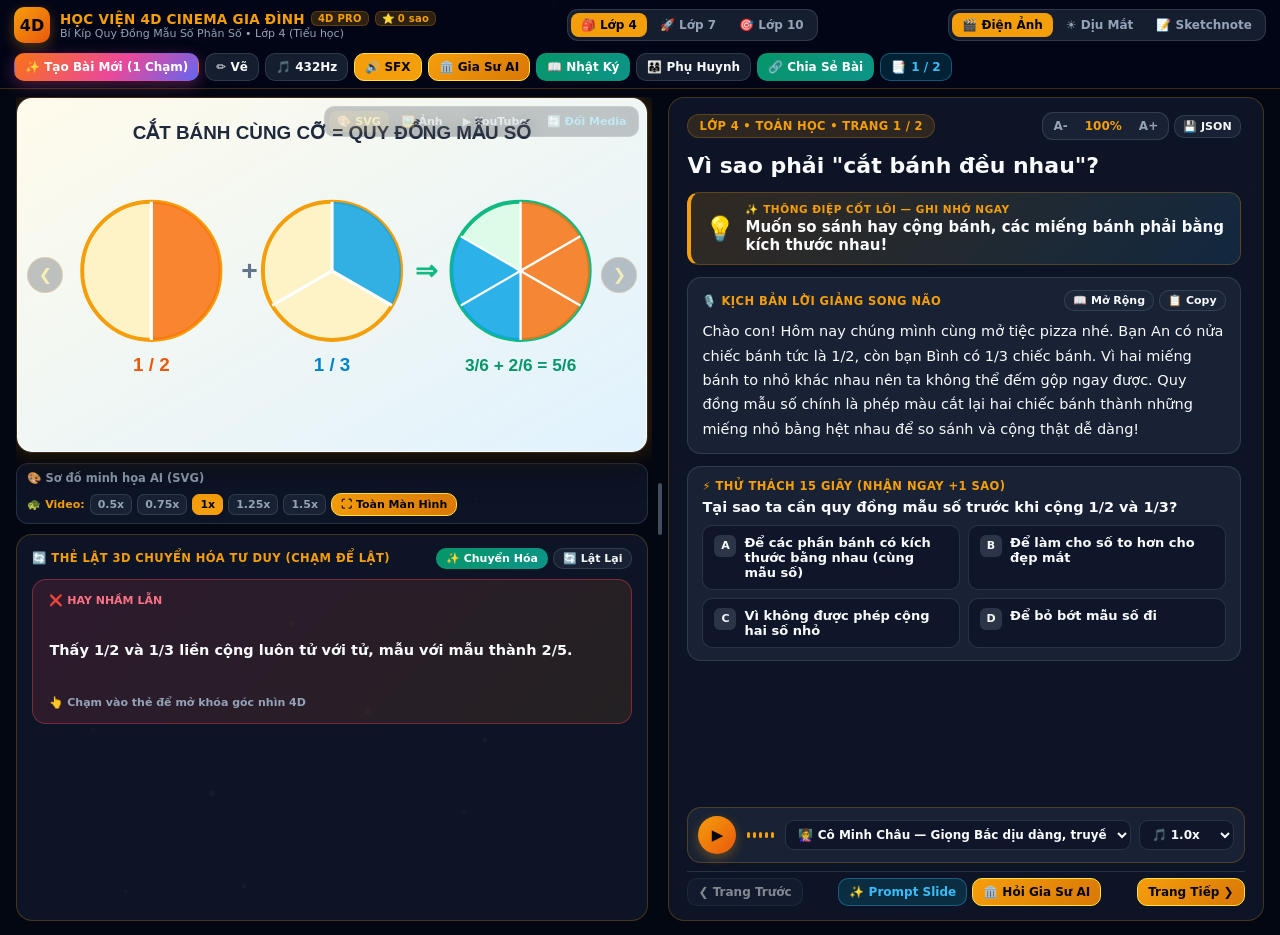
==== commit 39654cf4: "Fix Gemini 404 model (default gemini-3.5-flash-lite) & add Share Lesson link (index.html)" ====
--- a/index.html
+++ b/index.html
@@ -68,6 +68,7 @@
       <button type="button" id="btnToggleTutor" class="cbtn cbtn-gold" title="Mở Gia Sư AI 4 Nhân Vật">🏛️ Gia Sư AI</button>
       <button type="button" id="btnOpenJournal" class="cbtn cbtn-emerald" title="Nhật ký học tập & rèn luyện 4D">📖 Nhật Ký</button>
       <button type="button" id="btnOpenParent" class="cbtn" title="Cài đặt API Phụ huynh">👨‍👩‍👧 Phụ Huynh</button>
+      <button type="button" id="btnShareLesson" class="cbtn cbtn-emerald" title="Tạo đường link chia sẻ bài giảng này sang điện thoại / máy khác">🔗 Chia Sẻ Bài</button>
       <button type="button" id="btnOpenDrawer" class="cbtn cbtn-cyan" title="Kho bài học & Danh mục trang">
         📑 <span id="slideCounterLabel">1 / 2</span>
       </button>
@@ -400,11 +401,10 @@
           <div>
             <label for="selectGeminiModel" style="display:block;font-size:13px;font-weight:800;margin-bottom:5px;">🤖 Model Gemini sử dụng</label>
             <select id="selectGeminiModel" class="input-field">
-              <option value="gemini-2.5-flash">gemini-2.5-flash (Mặc định — Nhanh, ổn định)</option>
+              <option value="gemini-3.5-flash-lite" selected>gemini-3.5-flash-lite (Mặc định — Siêu nhanh, ổn định nhất)</option>
               <option value="gemini-3.8-flash">gemini-3.8-flash (Thế hệ mới — Thông minh cao)</option>
-              <option value="gemini-3.5-flash-lite">gemini-3.5-flash-lite (Siêu nhanh)</option>
-              <option value="gemini-2.5-pro">gemini-2.5-pro (Chuyên sâu — tự chuyển Flash nếu bận)</option>
-              <option value="gemini-2.5-flash-lite">gemini-2.5-flash-lite (Gọn nhẹ)</option>
+              <option value="gemini-2.5-flash">gemini-2.5-flash (Chỉ dành cho tài khoản cũ)</option>
+              <option value="gemini-2.5-pro">gemini-2.5-pro (Chuyên sâu — tài khoản cũ)</option>
             </select>
             <div style="display:flex;align-items:center;gap:8px;margin-top:6px;flex-wrap:wrap;">
               <button type="button" id="btnTestGeminiApi" class="cbtn">🧪 Kiểm tra kết nối API Key</button>
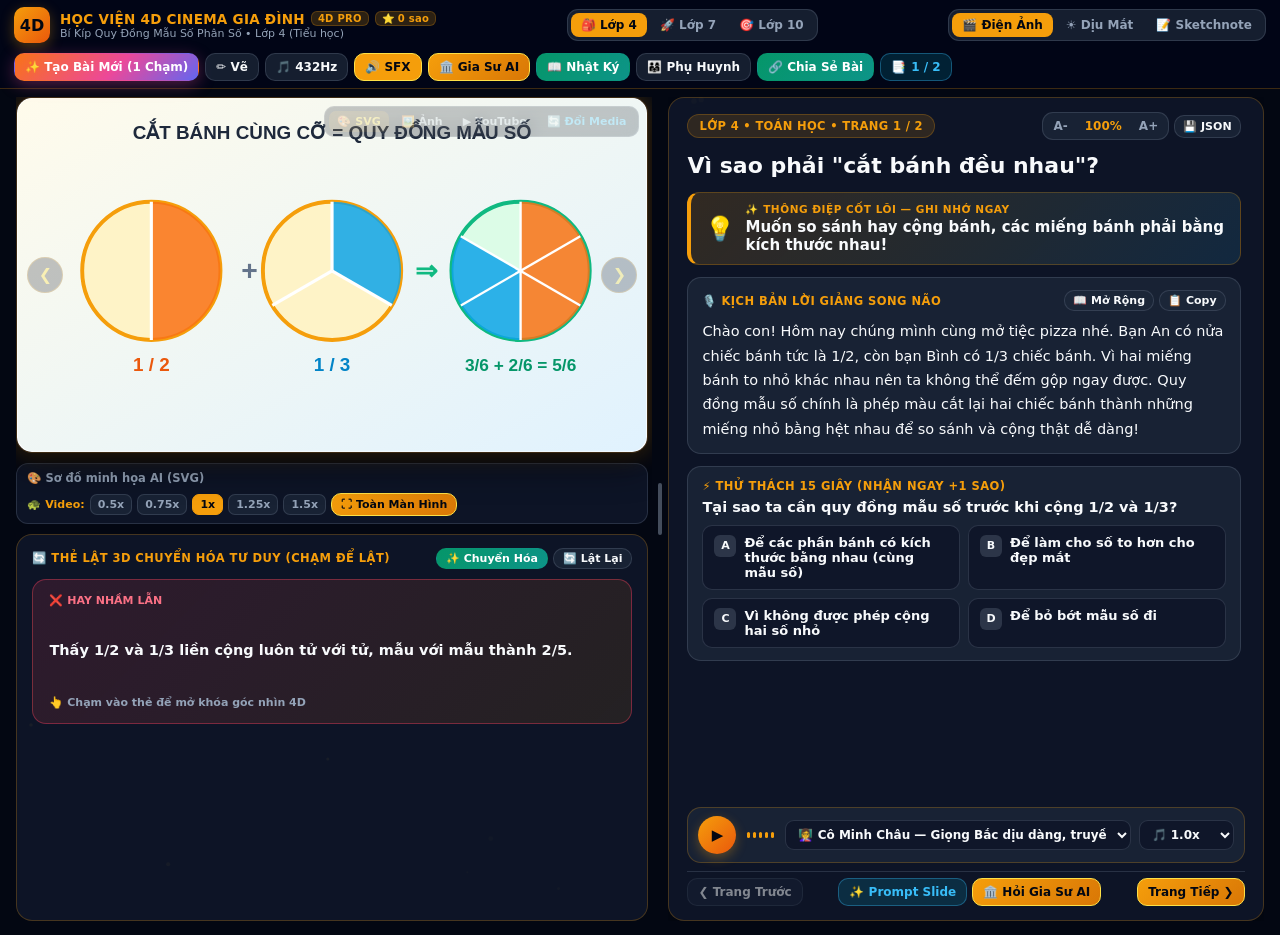
==== commit 2a080347: "Remove dead 2.5 fallback models, add gemini-flash-lite-latest + auto-retry & cache bust (index.html)" ====
--- a/index.html
+++ b/index.html
@@ -402,9 +402,10 @@
             <label for="selectGeminiModel" style="display:block;font-size:13px;font-weight:800;margin-bottom:5px;">🤖 Model Gemini sử dụng</label>
             <select id="selectGeminiModel" class="input-field">
               <option value="gemini-3.5-flash-lite" selected>gemini-3.5-flash-lite (Mặc định — Siêu nhanh, ổn định nhất)</option>
+              <option value="gemini-flash-lite-latest">gemini-flash-lite-latest (Dự phòng ổn định — Bản mới nhất)</option>
+              <option value="gemini-3.5-flash">gemini-3.5-flash (Cân bằng tốc độ &amp; chất lượng)</option>
+              <option value="gemini-3.1-flash-lite">gemini-3.1-flash-lite (Gọn nhẹ, tiết kiệm hạn mức)</option>
               <option value="gemini-3.8-flash">gemini-3.8-flash (Thế hệ mới — Thông minh cao)</option>
-              <option value="gemini-2.5-flash">gemini-2.5-flash (Chỉ dành cho tài khoản cũ)</option>
-              <option value="gemini-2.5-pro">gemini-2.5-pro (Chuyên sâu — tài khoản cũ)</option>
             </select>
             <div style="display:flex;align-items:center;gap:8px;margin-top:6px;flex-wrap:wrap;">
               <button type="button" id="btnTestGeminiApi" class="cbtn">🧪 Kiểm tra kết nối API Key</button>
@@ -525,9 +526,9 @@
   <!-- Nạp các mô-đun sạch sẽ, dùng chung kho bài & API key với bản Cổ Điển -->
   <script defer src="./js/media_finder.js"></script>
   <script defer src="./js/voice_studio.js"></script>
-  <script defer src="./js/ai_lesson_factory.js"></script>
+  <script defer src="./js/ai_lesson_factory.js?v=20261124b"></script>
   <script defer src="./js/sample_lessons.js"></script>
   <script defer src="./js/cinema4d_fx.js"></script>
-  <script defer src="./js/cinema4d_app.js"></script>
+  <script defer src="./js/cinema4d_app.js?v=20261124b"></script>
 </body>
 </html>
